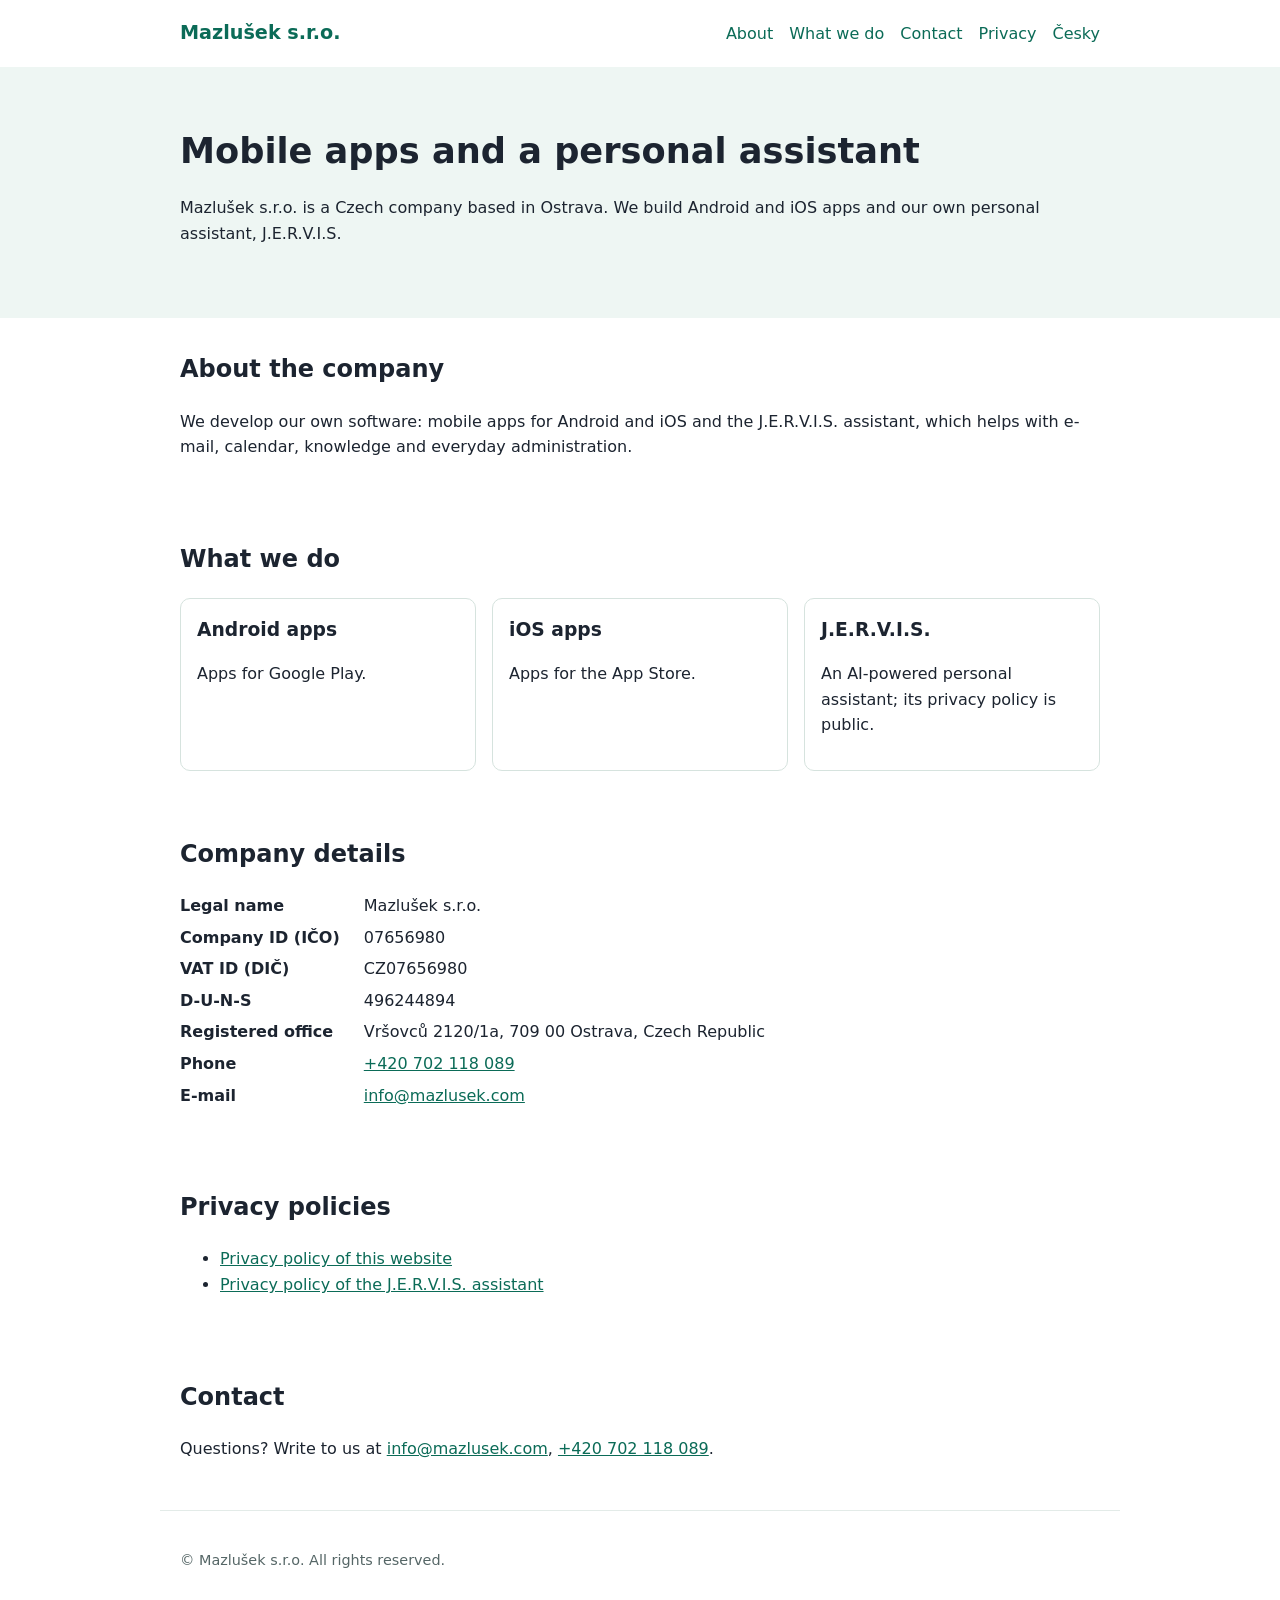
==== en/index.html @ 47f83947 "feat(web): official company website mazlusek.com" ====
<!DOCTYPE html>
<html lang="en"><head><meta charset="utf-8"><meta name="viewport" content="width=device-width,initial-scale=1">
<title>Mazlušek s.r.o. – Android and iOS apps</title><meta name="description" content="Mazlušek s.r.o. is a Czech company developing mobile apps for Android and iOS and the J.E.R.V.I.S. personal assistant.">
<link rel="canonical" href="https://mazlusek.com/en/"><link rel="alternate" hreflang="cs" href="https://mazlusek.com/">
<link rel="stylesheet" href="/style.css"></head><body>
<header><a class="logo" href="/en/">Mazlušek s.r.o.</a><nav>
<a href="/en/#about">About</a><a href="/en/#do">What we do</a><a href="/en/#contact">Contact</a><a href="/en/privacy/">Privacy</a><a href="/" hreflang="cs">Česky</a></nav></header>
<div class="hero"><div class="in"><h1>Mobile apps and a personal assistant</h1><p>Mazlušek s.r.o. is a Czech company based in Ostrava. We build Android and iOS apps and our own personal assistant, J.E.R.V.I.S.</p></div></div>
<main><section id="about"><h2>About the company</h2><p>We develop our own software: mobile apps for Android and iOS and the J.E.R.V.I.S. assistant, which helps with e-mail, calendar, knowledge and everyday administration.</p></section>
<section id="do"><h2>What we do</h2><div class="cards"><div class="card"><h3>Android apps</h3><p>Apps for Google Play.</p></div><div class="card"><h3>iOS apps</h3><p>Apps for the App Store.</p></div><div class="card"><h3>J.E.R.V.I.S.</h3><p>An AI-powered personal assistant; its privacy policy is public.</p></div></div></section>
<section id="identity"><h2>Company details</h2><dl><dt>Legal name</dt><dd>Mazlušek s.r.o.</dd><dt>Company ID (IČO)</dt><dd>07656980</dd><dt>VAT ID (DIČ)</dt><dd>CZ07656980</dd><dt>D-U-N-S</dt><dd>496244894</dd><dt>Registered office</dt><dd>Vršovců 2120/1a, 709 00 Ostrava, Czech Republic</dd><dt>Phone</dt><dd><a href="tel:+420702118089">+420 702 118 089</a></dd><dt>E-mail</dt><dd><a href="mailto:info@mazlusek.com">info@mazlusek.com</a></dd></dl></section>
<section id="privacy"><h2>Privacy policies</h2><ul><li><a href="/en/privacy/">Privacy policy of this website</a></li><li><a href="https://www.damek-soft.eu/jervis/privacy" rel="noopener">Privacy policy of the J.E.R.V.I.S. assistant</a></li></ul></section>
<section id="contact"><h2>Contact</h2><p>Questions? Write to us at <a href="mailto:info@mazlusek.com">info@mazlusek.com</a>, <a href="tel:+420702118089">+420 702 118 089</a>.</p></section></main><footer><p>© Mazlušek s.r.o. All rights reserved.</p></footer></body></html>
---- style.css ----
*{box-sizing:border-box}body{margin:0;font:16px/1.6 system-ui,-apple-system,Segoe UI,Roboto,sans-serif;color:#1c2430;background:#fff}
a{color:#0b6b57}header,main,footer{max-width:960px;margin:0 auto;padding:0 20px}
header{display:flex;flex-wrap:wrap;gap:12px;align-items:center;justify-content:space-between;padding-top:18px;padding-bottom:18px}
.logo{font-weight:700;font-size:1.2rem;text-decoration:none;color:#0b6b57}nav a{margin-left:16px;text-decoration:none}
.hero{background:#eef6f3;padding:56px 0}.hero .in{max-width:960px;margin:0 auto;padding:0 20px}h1{font-size:2.2rem;margin:0 0 12px}
section{padding:32px 0}h2{margin-top:0}.cards{display:grid;grid-template-columns:repeat(auto-fit,minmax(220px,1fr));gap:16px}
.card{border:1px solid #d6e3de;border-radius:10px;padding:16px}.card h3{margin:0 0 6px}
dl{display:grid;grid-template-columns:max-content 1fr;gap:6px 24px}dt{font-weight:600}dd{margin:0}
footer{padding-top:24px;padding-bottom:40px;color:#566;border-top:1px solid #e3ebe8;font-size:.9rem}
@media(max-width:600px){h1{font-size:1.7rem}dl{grid-template-columns:1fr}nav a{margin:0 12px 0 0}}
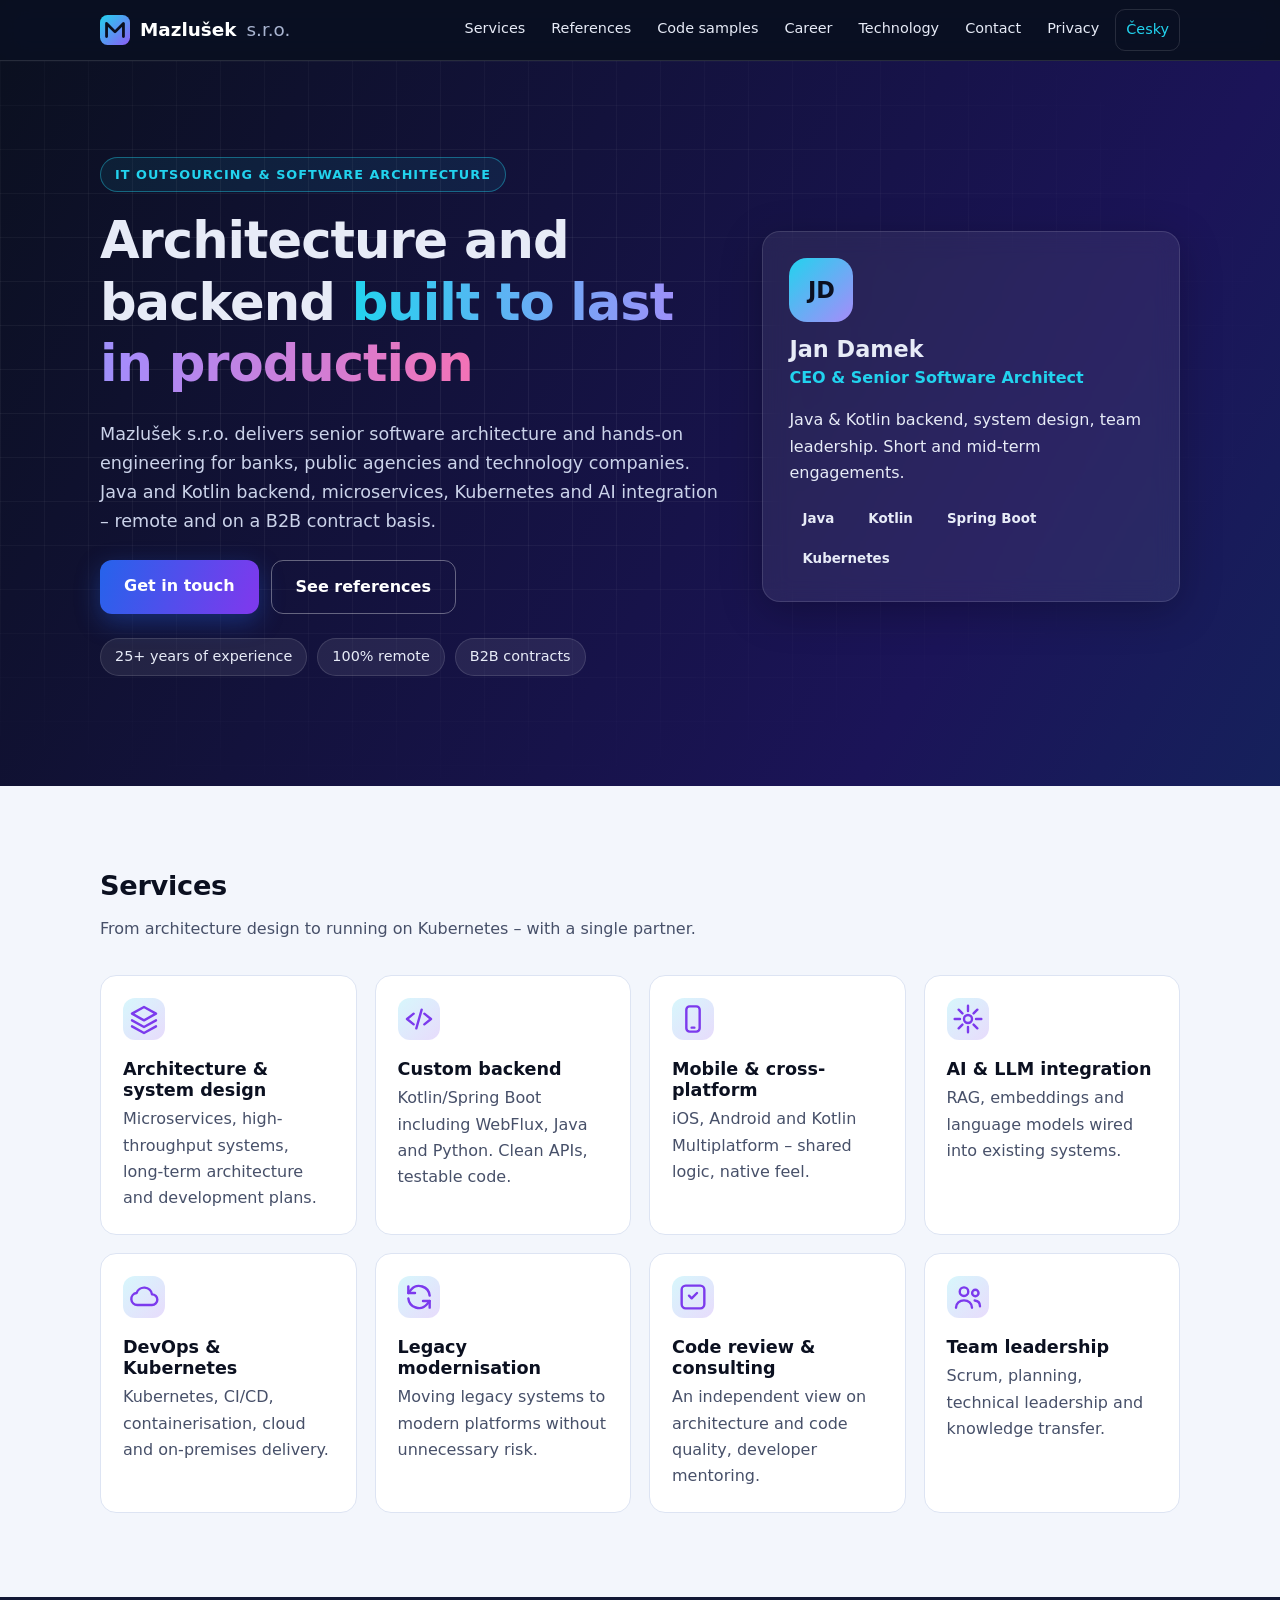
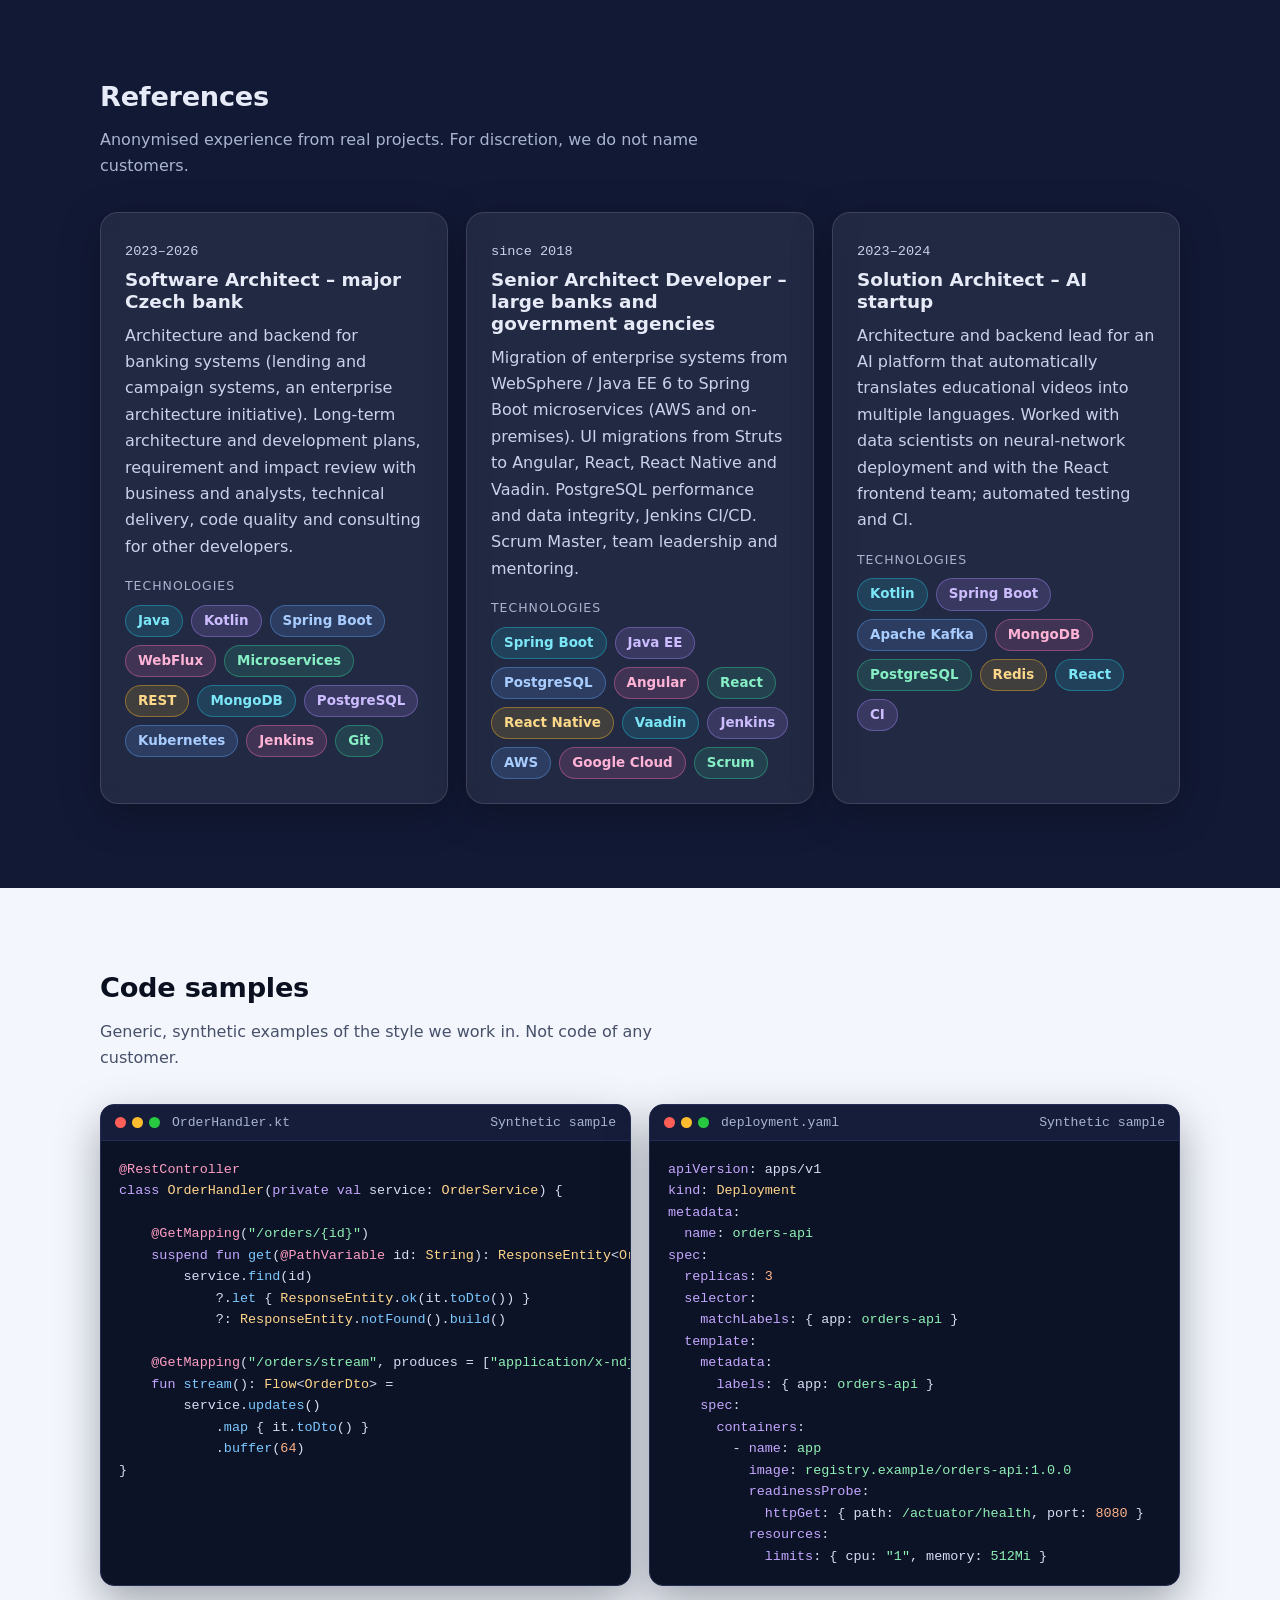
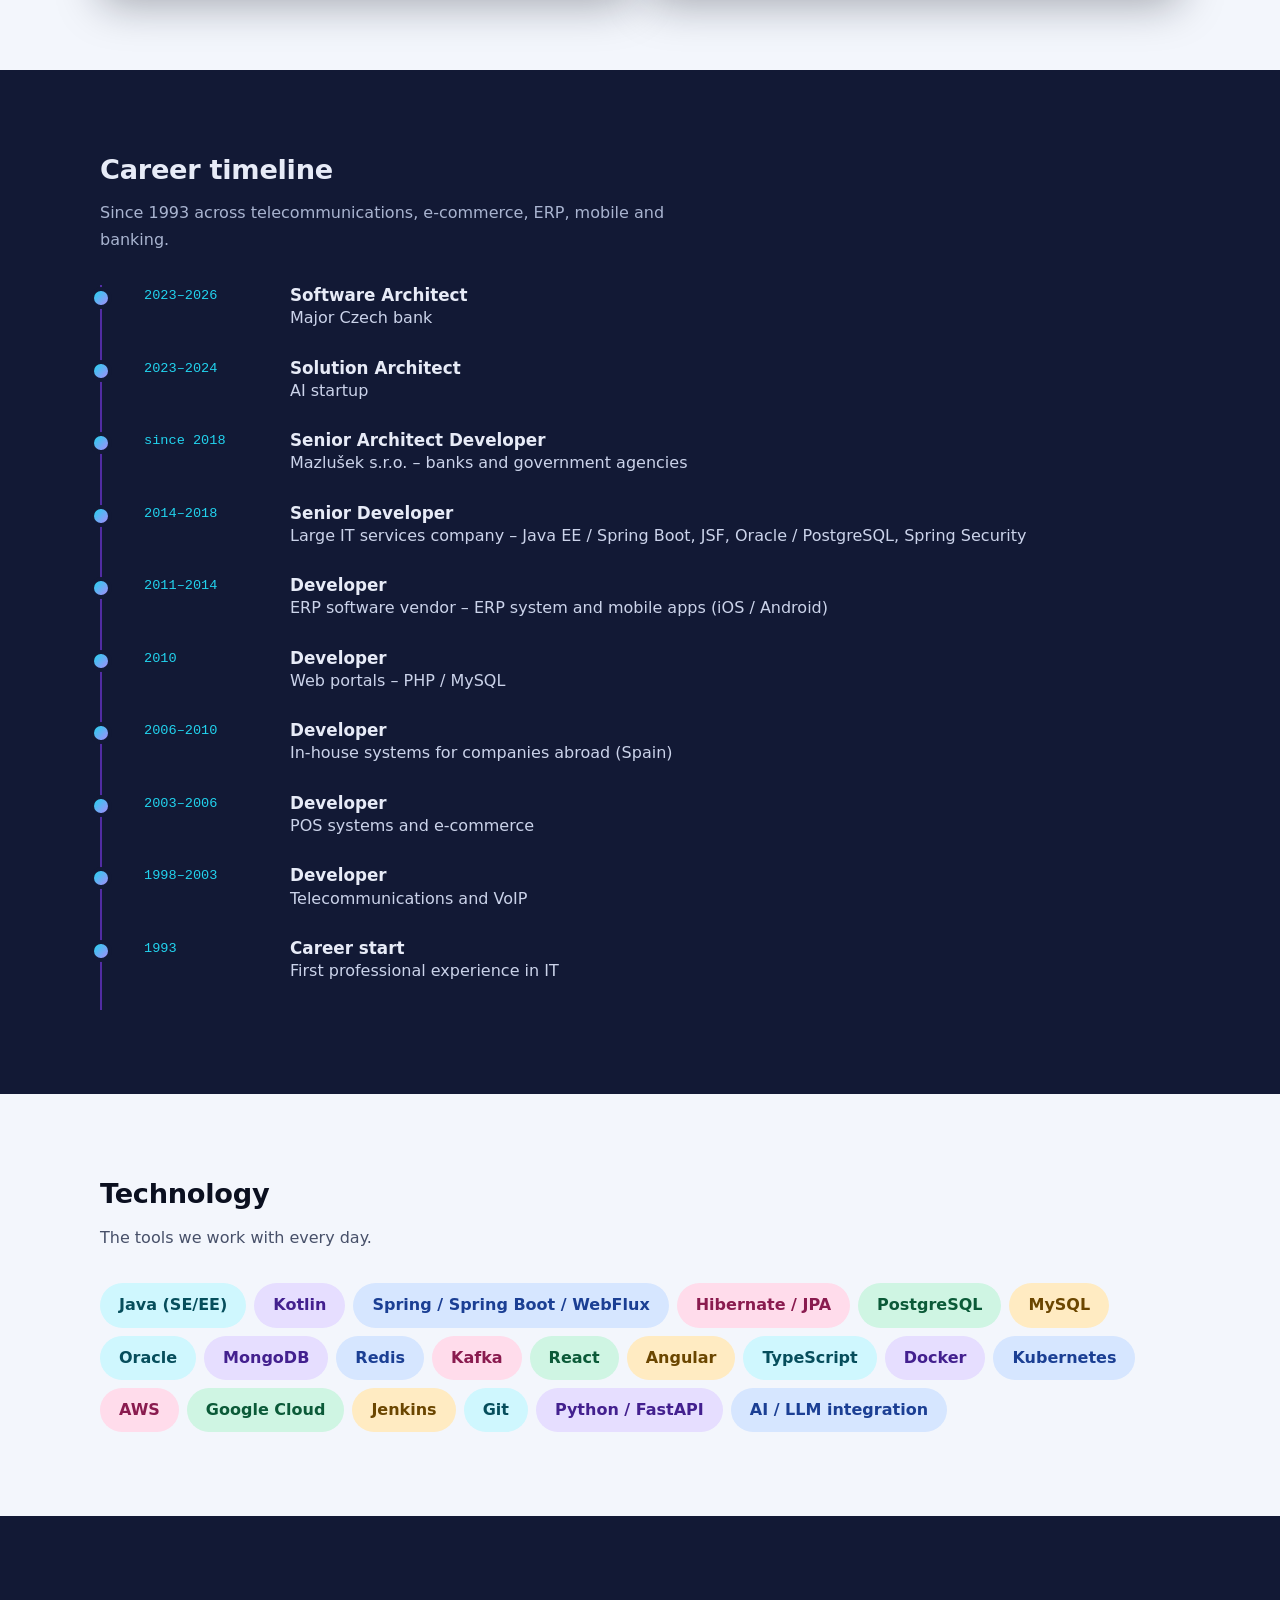
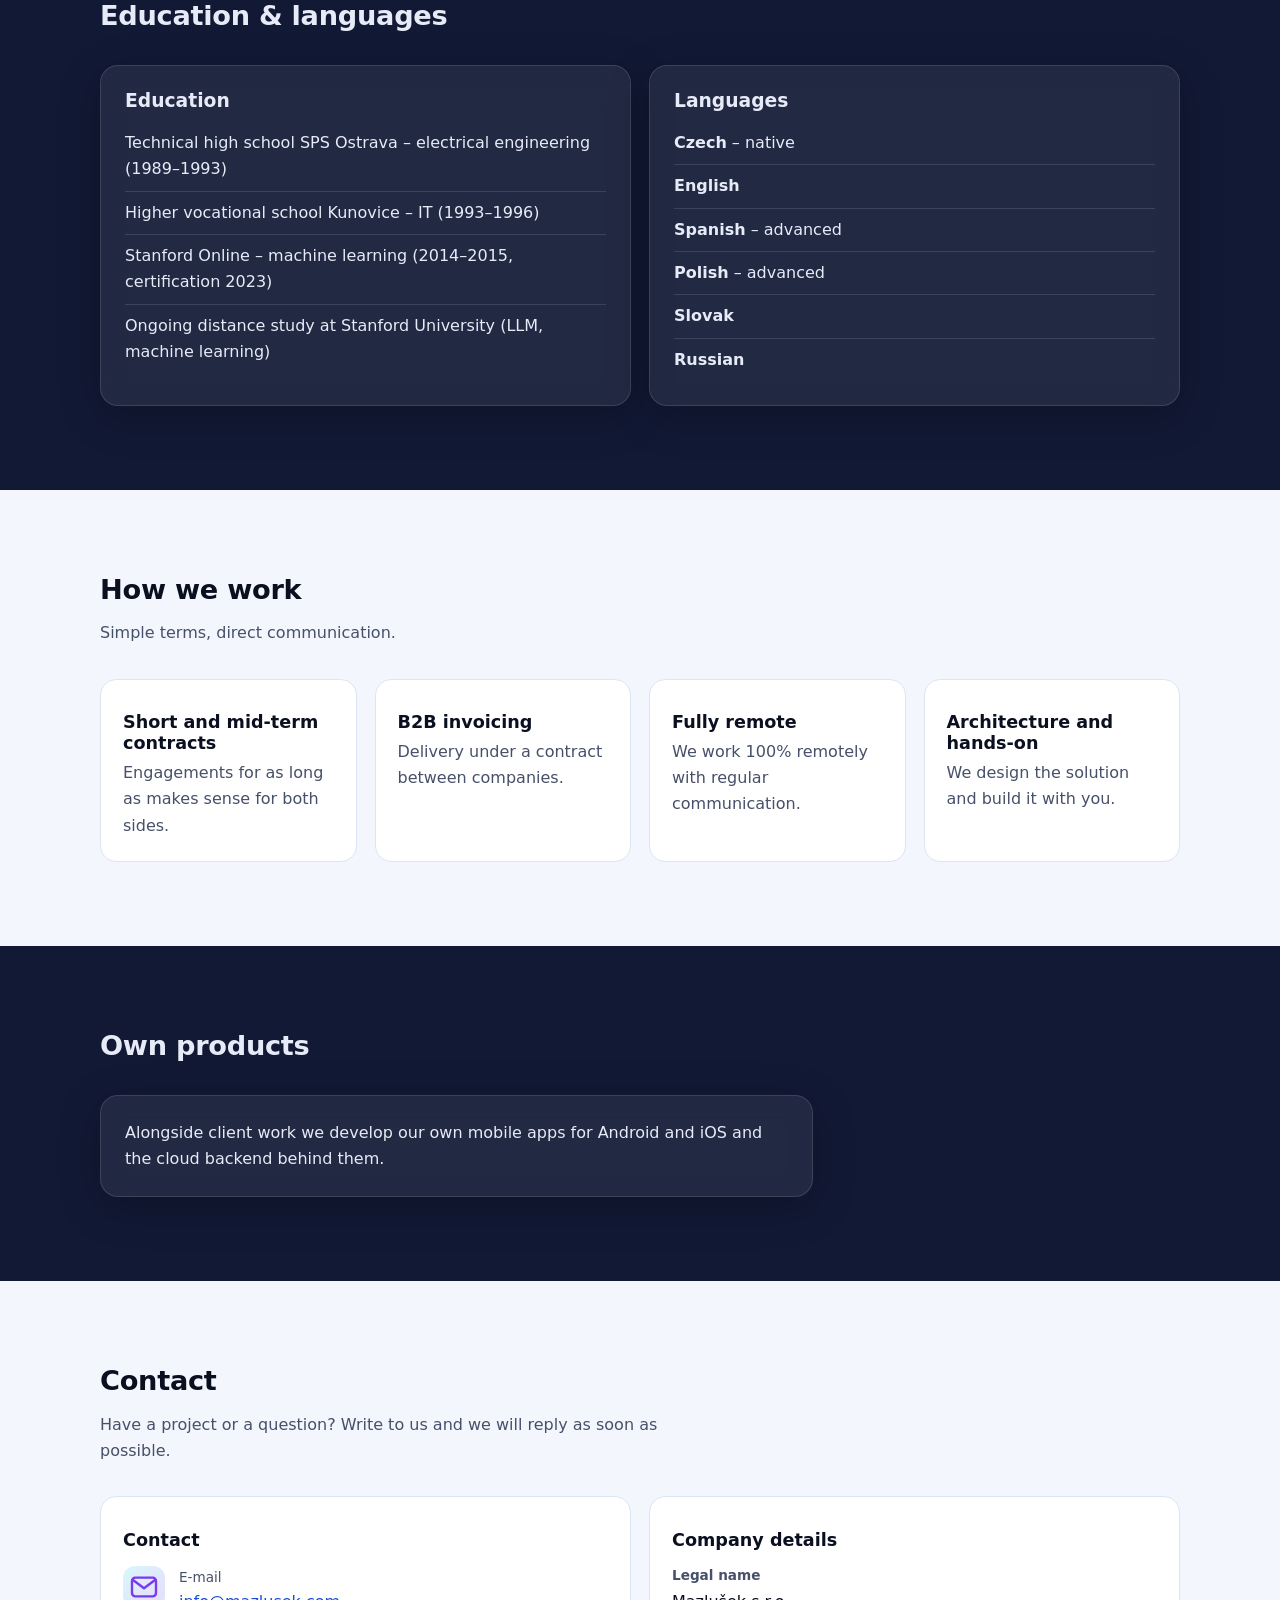
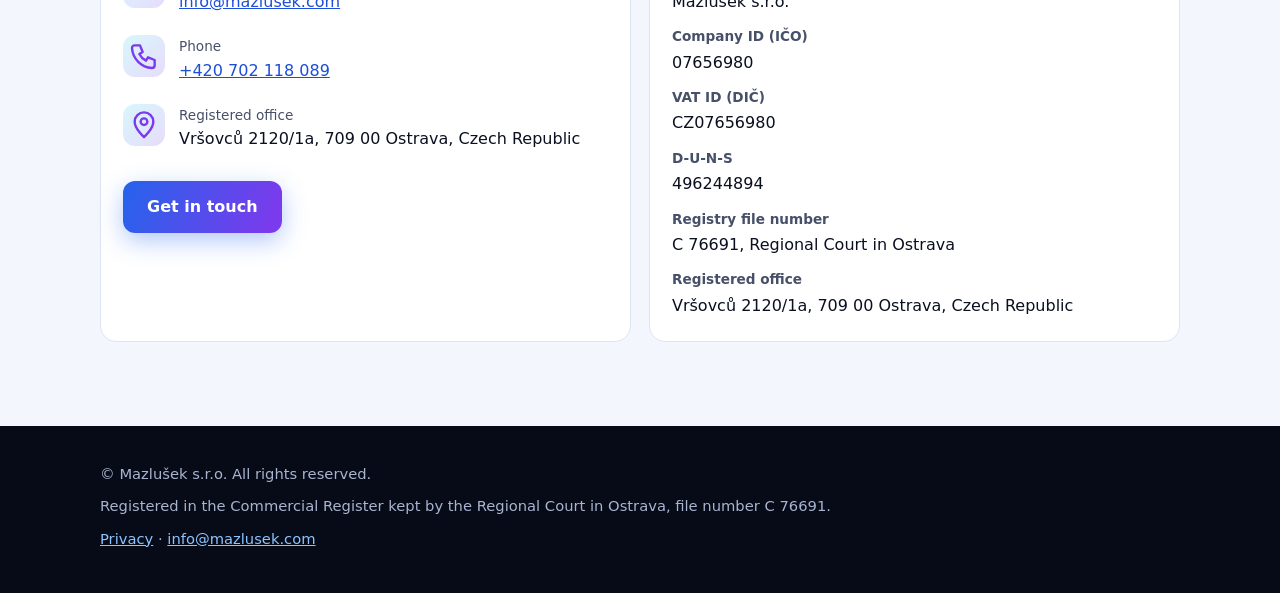
==== commit b4e48d5b: "MAZWEB-2 feat(web): redesigned CS/EN pages with services, anonymous references, code samples and com" ====
--- a/en/index.html
+++ b/en/index.html
@@ -1,13 +1,34 @@
 <!DOCTYPE html>
-<html lang="en"><head><meta charset="utf-8"><meta name="viewport" content="width=device-width,initial-scale=1">
-<title>Mazlušek s.r.o. – Android and iOS apps</title><meta name="description" content="Mazlušek s.r.o. is a Czech company developing mobile apps for Android and iOS and the J.E.R.V.I.S. personal assistant.">
-<link rel="canonical" href="https://mazlusek.com/en/"><link rel="alternate" hreflang="cs" href="https://mazlusek.com/">
-<link rel="stylesheet" href="/style.css"></head><body>
-<header><a class="logo" href="/en/">Mazlušek s.r.o.</a><nav>
-<a href="/en/#about">About</a><a href="/en/#do">What we do</a><a href="/en/#contact">Contact</a><a href="/en/privacy/">Privacy</a><a href="/" hreflang="cs">Česky</a></nav></header>
-<div class="hero"><div class="in"><h1>Mobile apps and a personal assistant</h1><p>Mazlušek s.r.o. is a Czech company based in Ostrava. We build Android and iOS apps and our own personal assistant, J.E.R.V.I.S.</p></div></div>
-<main><section id="about"><h2>About the company</h2><p>We develop our own software: mobile apps for Android and iOS and the J.E.R.V.I.S. assistant, which helps with e-mail, calendar, knowledge and everyday administration.</p></section>
-<section id="do"><h2>What we do</h2><div class="cards"><div class="card"><h3>Android apps</h3><p>Apps for Google Play.</p></div><div class="card"><h3>iOS apps</h3><p>Apps for the App Store.</p></div><div class="card"><h3>J.E.R.V.I.S.</h3><p>An AI-powered personal assistant; its privacy policy is public.</p></div></div></section>
-<section id="identity"><h2>Company details</h2><dl><dt>Legal name</dt><dd>Mazlušek s.r.o.</dd><dt>Company ID (IČO)</dt><dd>07656980</dd><dt>VAT ID (DIČ)</dt><dd>CZ07656980</dd><dt>D-U-N-S</dt><dd>496244894</dd><dt>Registered office</dt><dd>Vršovců 2120/1a, 709 00 Ostrava, Czech Republic</dd><dt>Phone</dt><dd><a href="tel:+420702118089">+420 702 118 089</a></dd><dt>E-mail</dt><dd><a href="mailto:info@mazlusek.com">info@mazlusek.com</a></dd></dl></section>
-<section id="privacy"><h2>Privacy policies</h2><ul><li><a href="/en/privacy/">Privacy policy of this website</a></li><li><a href="https://www.damek-soft.eu/jervis/privacy" rel="noopener">Privacy policy of the J.E.R.V.I.S. assistant</a></li></ul></section>
-<section id="contact"><h2>Contact</h2><p>Questions? Write to us at <a href="mailto:info@mazlusek.com">info@mazlusek.com</a>, <a href="tel:+420702118089">+420 702 118 089</a>.</p></section></main><footer><p>© Mazlušek s.r.o. All rights reserved.</p></footer></body></html>
+<html lang="en"><head><meta charset="utf-8"><meta name="viewport" content="width=device-width,initial-scale=1"><title>Mazlušek s.r.o. – IT outsourcing and software architecture</title><meta name="description" content="Mazlušek s.r.o. – IT outsourcing and software architecture. Java and Kotlin backend, microservices, Kubernetes, AI integration. Remote, B2B contracts."><meta name="robots" content="index,follow"><meta name="theme-color" content="#0B1020"><link rel="canonical" href="https://mazlusek.com/en/"><link rel="alternate" hreflang="cs" href="https://mazlusek.com/"><link rel="alternate" hreflang="en" href="https://mazlusek.com/en/"><link rel="alternate" hreflang="x-default" href="https://mazlusek.com/"><link rel="icon" href="/favicon.svg" type="image/svg+xml"><meta property="og:type" content="website"><meta property="og:site_name" content="Mazlušek s.r.o."><meta property="og:title" content="Mazlušek s.r.o. – IT outsourcing and software architecture"><meta property="og:description" content="Mazlušek s.r.o. – IT outsourcing and software architecture. Java and Kotlin backend, microservices, Kubernetes, AI integration. Remote, B2B contracts."><meta property="og:url" content="https://mazlusek.com/en/"><meta property="og:locale" content="en_US"><meta name="twitter:card" content="summary"><link rel="stylesheet" href="/style.css"><script src="/app.js"></script><script type="application/ld+json">{"@context":"https://schema.org","@type":"Organization","name":"Mazlušek s.r.o.","legalName":"Mazlušek s.r.o.","url":"https://mazlusek.com/en/","description":"IT outsourcing and software architecture","email":"info@mazlusek.com","telephone":"+420702118089","vatID":"CZ07656980","taxID":"07656980","address":{"@type":"PostalAddress","streetAddress":"Vršovců 2120/1a","postalCode":"709 00","addressLocality":"Ostrava","addressCountry":"CZ"},"founder":{"@type":"Person","name":"Jan Damek","jobTitle":"CEO, Senior Software Architect"}}</script></head><body><svg width="0" height="0" style="position:absolute" aria-hidden="true" focusable="false"><symbol id="logo" viewBox="0 0 32 32"><defs><linearGradient id="lg" x1="0" y1="0" x2="1" y2="1"><stop offset="0" stop-color="#22D3EE"/><stop offset="1" stop-color="#8B5CF6"/></linearGradient></defs><rect width="32" height="32" rx="8" fill="url(#lg)"/><path d="M7 23V9l9 9 9-9v14" fill="none" stroke="#0B1020" stroke-width="3" stroke-linecap="round" stroke-linejoin="round"/></symbol></svg><svg width="0" height="0" style="position:absolute" aria-hidden="true" focusable="false"><symbol id="i-arch" fill="none" stroke="currentColor" stroke-width="1.8" stroke-linecap="round" stroke-linejoin="round"><path d="M12 3 3 8l9 5 9-5-9-5Z"/><path d="m3 13 9 5 9-5"/><path d="m3 17.5 9 5 9-5"/></symbol><symbol id="i-code" fill="none" stroke="currentColor" stroke-width="1.8" stroke-linecap="round" stroke-linejoin="round"><path d="m8 8-5 4 5 4"/><path d="m16 8 5 4-5 4"/><path d="m14 5-4 14"/></symbol><symbol id="i-mobile" fill="none" stroke="currentColor" stroke-width="1.8" stroke-linecap="round" stroke-linejoin="round"><rect x="7" y="2.5" width="10" height="19" rx="2.5"/><path d="M11 18.5h2"/></symbol><symbol id="i-ai" fill="none" stroke="currentColor" stroke-width="1.8" stroke-linecap="round" stroke-linejoin="round"><circle cx="12" cy="12" r="3"/><path d="M12 2v4M12 18v4M2 12h4M18 12h4M5 5l2.8 2.8M16.2 16.2 19 19M19 5l-2.8 2.8M7.8 16.2 5 19"/></symbol><symbol id="i-cloud" fill="none" stroke="currentColor" stroke-width="1.8" stroke-linecap="round" stroke-linejoin="round"><path d="M7 18a4.5 4.5 0 0 1-.6-8.96A6 6 0 0 1 18 10a4 4 0 0 1 0 8H7Z"/></symbol><symbol id="i-refresh" fill="none" stroke="currentColor" stroke-width="1.8" stroke-linecap="round" stroke-linejoin="round"><path d="M20 11a8 8 0 0 0-14-4.5L4 9"/><path d="M4 4v5h5"/><path d="M4 13a8 8 0 0 0 14 4.5L20 15"/><path d="M20 20v-5h-5"/></symbol><symbol id="i-review" fill="none" stroke="currentColor" stroke-width="1.8" stroke-linecap="round" stroke-linejoin="round"><path d="M9 11l2 2 4-4"/><rect x="3.5" y="3.5" width="17" height="17" rx="3"/></symbol><symbol id="i-team" fill="none" stroke="currentColor" stroke-width="1.8" stroke-linecap="round" stroke-linejoin="round"><circle cx="9" cy="8" r="3.2"/><path d="M3 20c0-3.3 2.7-5.5 6-5.5s6 2.2 6 5.5"/><circle cx="17.5" cy="9" r="2.4"/><path d="M17 14.6c2.4.2 4 1.9 4 4.4"/></symbol><symbol id="i-mail" fill="none" stroke="currentColor" stroke-width="1.8" stroke-linecap="round" stroke-linejoin="round"><rect x="3" y="5" width="18" height="14" rx="2.5"/><path d="m4 7 8 6 8-6"/></symbol><symbol id="i-phone" fill="none" stroke="currentColor" stroke-width="1.8" stroke-linecap="round" stroke-linejoin="round"><path d="M5 4h4l2 5-2.5 1.5a11 11 0 0 0 5 5L15 13l5 2v4a2 2 0 0 1-2 2A16 16 0 0 1 3 6a2 2 0 0 1 2-2Z"/></symbol><symbol id="i-pin" fill="none" stroke="currentColor" stroke-width="1.8" stroke-linecap="round" stroke-linejoin="round"><path d="M12 21s7-6.2 7-11.5A7 7 0 0 0 5 9.5C5 14.8 12 21 12 21Z"/><circle cx="12" cy="9.5" r="2.5"/></symbol><symbol id="i-globe" fill="none" stroke="currentColor" stroke-width="1.8" stroke-linecap="round" stroke-linejoin="round"><circle cx="12" cy="12" r="9"/><path d="M3 12h18M12 3c3 3.2 3 14.8 0 18M12 3c-3 3.2-3 14.8 0 18"/></symbol></svg><a class="skip" href="#main">Skip to content</a><header class="site-header"><div class="wrap bar"><a class="logo" href="/en/"><svg class="logo-mark" viewBox="0 0 32 32" aria-hidden="true"><use href="#logo"/></svg>Mazlušek <span>s.r.o.</span></a><button class="menu-btn" type="button" aria-expanded="false" aria-controls="site-nav">Menu</button><nav id="site-nav" class="site-nav" aria-label="Main"><a href="/en/#services">Services</a><a href="/en/#experience">References</a><a href="/en/#code">Code samples</a><a href="/en/#career">Career</a><a href="/en/#tech">Technology</a><a href="/en/#contact">Contact</a><a href="/en/privacy/">Privacy</a><a class="lang" href="/" hreflang="cs" lang="cs">Česky</a></nav></div></header><main id="main"><section class="hero"><div class="hero-grid" aria-hidden="true"></div><div class="wrap hero-in"><div class="hero-copy"><p class="eyebrow">IT outsourcing &amp; software architecture</p><h1>Architecture and backend <span class="grad">built to last in production</span></h1><p class="lead">Mazlušek s.r.o. delivers senior software architecture and hands-on engineering for banks, public agencies and technology companies. Java and Kotlin backend, microservices, Kubernetes and AI integration – remote and on a B2B contract basis.</p><div class="actions"><a class="btn btn-primary" href="mailto:info@mazlusek.com">Get in touch</a><a class="btn btn-ghost" href="#experience">See references</a></div><ul class="badges"><li>25+ years of experience</li><li>100% remote</li><li>B2B contracts</li></ul></div><aside class="hero-card glass"><div class="avatar" aria-hidden="true">JD</div><h2>Jan Damek</h2><p class="role">CEO &amp; Senior Software Architect</p><p>Java &amp; Kotlin backend, system design, team leadership. Short and mid-term engagements.</p><ul class="pills"><li class="pill c0">Java</li><li class="pill c1">Kotlin</li><li class="pill c2">Spring Boot</li><li class="pill c3">Kubernetes</li></ul></aside></div></section><section id="services" class="sec light"><div class="wrap"><div class="sec-head"><h2>Services</h2><p class="sub">From architecture design to running on Kubernetes – with a single partner.</p></div><div class="grid cards"><article class="card"><svg class="ic" viewBox="0 0 24 24" aria-hidden="true" focusable="false"><use href="#i-arch"/></svg><h3>Architecture &amp; system design</h3><p>Microservices, high-throughput systems, long-term architecture and development plans.</p></article><article class="card"><svg class="ic" viewBox="0 0 24 24" aria-hidden="true" focusable="false"><use href="#i-code"/></svg><h3>Custom backend</h3><p>Kotlin/Spring Boot including WebFlux, Java and Python. Clean APIs, testable code.</p></article><article class="card"><svg class="ic" viewBox="0 0 24 24" aria-hidden="true" focusable="false"><use href="#i-mobile"/></svg><h3>Mobile &amp; cross-platform</h3><p>iOS, Android and Kotlin Multiplatform – shared logic, native feel.</p></article><article class="card"><svg class="ic" viewBox="0 0 24 24" aria-hidden="true" focusable="false"><use href="#i-ai"/></svg><h3>AI &amp; LLM integration</h3><p>RAG, embeddings and language models wired into existing systems.</p></article><article class="card"><svg class="ic" viewBox="0 0 24 24" aria-hidden="true" focusable="false"><use href="#i-cloud"/></svg><h3>DevOps &amp; Kubernetes</h3><p>Kubernetes, CI/CD, containerisation, cloud and on-premises delivery.</p></article><article class="card"><svg class="ic" viewBox="0 0 24 24" aria-hidden="true" focusable="false"><use href="#i-refresh"/></svg><h3>Legacy modernisation</h3><p>Moving legacy systems to modern platforms without unnecessary risk.</p></article><article class="card"><svg class="ic" viewBox="0 0 24 24" aria-hidden="true" focusable="false"><use href="#i-review"/></svg><h3>Code review &amp; consulting</h3><p>An independent view on architecture and code quality, developer mentoring.</p></article><article class="card"><svg class="ic" viewBox="0 0 24 24" aria-hidden="true" focusable="false"><use href="#i-team"/></svg><h3>Team leadership</h3><p>Scrum, planning, technical leadership and knowledge transfer.</p></article></div></div></section><section id="experience" class="sec dark"><div class="wrap"><div class="sec-head"><h2>References</h2><p class="sub">Anonymised experience from real projects. For discretion, we do not name customers.</p></div><div class="grid refs"><article class="ref glass"><p class="period">2023–2026</p><h3>Software Architect – major Czech bank</h3><p>Architecture and backend for banking systems (lending and campaign systems, an enterprise architecture initiative). Long-term architecture and development plans, requirement and impact review with business and analysts, technical delivery, code quality and consulting for other developers.</p><p class="lbl">Technologies</p><ul class="pills"><li class="pill c0">Java</li><li class="pill c1">Kotlin</li><li class="pill c2">Spring Boot</li><li class="pill c3">WebFlux</li><li class="pill c4">Microservices</li><li class="pill c5">REST</li><li class="pill c0">MongoDB</li><li class="pill c1">PostgreSQL</li><li class="pill c2">Kubernetes</li><li class="pill c3">Jenkins</li><li class="pill c4">Git</li></ul></article><article class="ref glass"><p class="period">since 2018</p><h3>Senior Architect Developer – large banks and government agencies</h3><p>Migration of enterprise systems from WebSphere / Java EE 6 to Spring Boot microservices (AWS and on-premises). UI migrations from Struts to Angular, React, React Native and Vaadin. PostgreSQL performance and data integrity, Jenkins CI/CD. Scrum Master, team leadership and mentoring.</p><p class="lbl">Technologies</p><ul class="pills"><li class="pill c0">Spring Boot</li><li class="pill c1">Java EE</li><li class="pill c2">PostgreSQL</li><li class="pill c3">Angular</li><li class="pill c4">React</li><li class="pill c5">React Native</li><li class="pill c0">Vaadin</li><li class="pill c1">Jenkins</li><li class="pill c2">AWS</li><li class="pill c3">Google Cloud</li><li class="pill c4">Scrum</li></ul></article><article class="ref glass"><p class="period">2023–2024</p><h3>Solution Architect – AI startup</h3><p>Architecture and backend lead for an AI platform that automatically translates educational videos into multiple languages. Worked with data scientists on neural-network deployment and with the React frontend team; automated testing and CI.</p><p class="lbl">Technologies</p><ul class="pills"><li class="pill c0">Kotlin</li><li class="pill c1">Spring Boot</li><li class="pill c2">Apache Kafka</li><li class="pill c3">MongoDB</li><li class="pill c4">PostgreSQL</li><li class="pill c5">Redis</li><li class="pill c0">React</li><li class="pill c1">CI</li></ul></article></div></div></section><section id="code" class="sec light"><div class="wrap"><div class="sec-head"><h2>Code samples</h2><p class="sub">Generic, synthetic examples of the style we work in. Not code of any customer.</p></div><div class="grid code"><figure class="editor"><figcaption><span class="dots" aria-hidden="true"><i></i><i></i><i></i></span><span class="fname">OrderHandler.kt</span><span class="note">Synthetic sample</span></figcaption><pre><code><span class="a">@RestController</span>
+<span class="k">class</span> <span class="t">OrderHandler</span>(<span class="k">private val</span> service: <span class="t">OrderService</span>) {
+
+    <span class="a">@GetMapping</span>(<span class="s">"/orders/{id}"</span>)
+    <span class="k">suspend fun</span> <span class="f">get</span>(<span class="a">@PathVariable</span> id: <span class="t">String</span>): <span class="t">ResponseEntity</span>&lt;<span class="t">OrderDto</span>&gt; =
+        service.<span class="f">find</span>(id)
+            ?.<span class="f">let</span> { <span class="t">ResponseEntity</span>.<span class="f">ok</span>(it.<span class="f">toDto</span>()) }
+            ?: <span class="t">ResponseEntity</span>.<span class="f">notFound</span>().<span class="f">build</span>()
+
+    <span class="a">@GetMapping</span>(<span class="s">"/orders/stream"</span>, produces = [<span class="s">"application/x-ndjson"</span>])
+    <span class="k">fun</span> <span class="f">stream</span>(): <span class="t">Flow</span>&lt;<span class="t">OrderDto</span>&gt; =
+        service.<span class="f">updates</span>()
+            .<span class="f">map</span> { it.<span class="f">toDto</span>() }
+            .<span class="f">buffer</span>(<span class="n">64</span>)
+}</code></pre></figure><figure class="editor"><figcaption><span class="dots" aria-hidden="true"><i></i><i></i><i></i></span><span class="fname">deployment.yaml</span><span class="note">Synthetic sample</span></figcaption><pre><code><span class="k">apiVersion</span>: apps/v1
+<span class="k">kind</span>: <span class="t">Deployment</span>
+<span class="k">metadata</span>:
+  <span class="k">name</span>: <span class="s">orders-api</span>
+<span class="k">spec</span>:
+  <span class="k">replicas</span>: <span class="n">3</span>
+  <span class="k">selector</span>:
+    <span class="k">matchLabels</span>: { app: <span class="s">orders-api</span> }
+  <span class="k">template</span>:
+    <span class="k">metadata</span>:
+      <span class="k">labels</span>: { app: <span class="s">orders-api</span> }
+    <span class="k">spec</span>:
+      <span class="k">containers</span>:
+        - <span class="k">name</span>: <span class="s">app</span>
+          <span class="k">image</span>: <span class="s">registry.example/orders-api:1.0.0</span>
+          <span class="k">readinessProbe</span>:
+            <span class="k">httpGet</span>: { path: <span class="s">/actuator/health</span>, port: <span class="n">8080</span> }
+          <span class="k">resources</span>:
+            <span class="k">limits</span>: { cpu: <span class="s">"1"</span>, memory: <span class="s">512Mi</span> }</code></pre></figure></div></div></section><section id="career" class="sec dark"><div class="wrap"><div class="sec-head"><h2>Career timeline</h2><p class="sub">Since 1993 across telecommunications, e-commerce, ERP, mobile and banking.</p></div><ol class="timeline"><li><span class="when">2023–2026</span><div><h3>Software Architect</h3><p>Major Czech bank</p></div></li><li><span class="when">2023–2024</span><div><h3>Solution Architect</h3><p>AI startup</p></div></li><li><span class="when">since 2018</span><div><h3>Senior Architect Developer</h3><p>Mazlušek s.r.o. – banks and government agencies</p></div></li><li><span class="when">2014–2018</span><div><h3>Senior Developer</h3><p>Large IT services company – Java EE / Spring Boot, JSF, Oracle / PostgreSQL, Spring Security</p></div></li><li><span class="when">2011–2014</span><div><h3>Developer</h3><p>ERP software vendor – ERP system and mobile apps (iOS / Android)</p></div></li><li><span class="when">2010</span><div><h3>Developer</h3><p>Web portals – PHP / MySQL</p></div></li><li><span class="when">2006–2010</span><div><h3>Developer</h3><p>In-house systems for companies abroad (Spain)</p></div></li><li><span class="when">2003–2006</span><div><h3>Developer</h3><p>POS systems and e-commerce</p></div></li><li><span class="when">1998–2003</span><div><h3>Developer</h3><p>Telecommunications and VoIP</p></div></li><li><span class="when">1993</span><div><h3>Career start</h3><p>First professional experience in IT</p></div></li></ol></div></section><section id="tech" class="sec light"><div class="wrap"><div class="sec-head"><h2>Technology</h2><p class="sub">The tools we work with every day.</p></div><ul class="pills big"><li class="pill c0">Java (SE/EE)</li><li class="pill c1">Kotlin</li><li class="pill c2">Spring / Spring Boot / WebFlux</li><li class="pill c3">Hibernate / JPA</li><li class="pill c4">PostgreSQL</li><li class="pill c5">MySQL</li><li class="pill c0">Oracle</li><li class="pill c1">MongoDB</li><li class="pill c2">Redis</li><li class="pill c3">Kafka</li><li class="pill c4">React</li><li class="pill c5">Angular</li><li class="pill c0">TypeScript</li><li class="pill c1">Docker</li><li class="pill c2">Kubernetes</li><li class="pill c3">AWS</li><li class="pill c4">Google Cloud</li><li class="pill c5">Jenkins</li><li class="pill c0">Git</li><li class="pill c1">Python / FastAPI</li><li class="pill c2">AI / LLM integration</li></ul></div></section><section id="education" class="sec dark"><div class="wrap"><div class="sec-head"><h2>Education &amp; languages</h2><p class="sub"></p></div><div class="grid two"><div class="glass pad"><h3>Education</h3><ul class="plain"><li>Technical high school SPS Ostrava – electrical engineering (1989–1993)</li><li>Higher vocational school Kunovice – IT (1993–1996)</li><li>Stanford Online – machine learning (2014–2015, certification 2023)</li><li>Ongoing distance study at Stanford University (LLM, machine learning)</li></ul></div><div class="glass pad"><h3>Languages</h3><ul class="plain"><li><strong>Czech</strong> – native</li><li><strong>English</strong></li><li><strong>Spanish</strong> – advanced</li><li><strong>Polish</strong> – advanced</li><li><strong>Slovak</strong></li><li><strong>Russian</strong></li></ul></div></div></div></section><section id="work" class="sec light"><div class="wrap"><div class="sec-head"><h2>How we work</h2><p class="sub">Simple terms, direct communication.</p></div><div class="grid four"><article class="card"><h3>Short and mid-term contracts</h3><p>Engagements for as long as makes sense for both sides.</p></article><article class="card"><h3>B2B invoicing</h3><p>Delivery under a contract between companies.</p></article><article class="card"><h3>Fully remote</h3><p>We work 100% remotely with regular communication.</p></article><article class="card"><h3>Architecture and hands-on</h3><p>We design the solution and build it with you.</p></article></div></div></section><section id="products" class="sec dark"><div class="wrap"><div class="sec-head"><h2>Own products</h2><p class="sub"></p></div><p class="own glass pad">Alongside client work we develop our own mobile apps for Android and iOS and the cloud backend behind them.</p></div></section><section id="contact" class="sec light"><div class="wrap"><div class="sec-head"><h2>Contact</h2><p class="sub">Have a project or a question? Write to us and we will reply as soon as possible.</p></div><div class="grid two"><div class="card"><h3>Contact</h3><ul class="contact"><li><svg class="ic" viewBox="0 0 24 24" aria-hidden="true" focusable="false"><use href="#i-mail"/></svg><span><span class="muted">E-mail</span><a href="mailto:info@mazlusek.com">info@mazlusek.com</a></span></li><li><svg class="ic" viewBox="0 0 24 24" aria-hidden="true" focusable="false"><use href="#i-phone"/></svg><span><span class="muted">Phone</span><a href="tel:+420702118089">+420 702 118 089</a></span></li><li><svg class="ic" viewBox="0 0 24 24" aria-hidden="true" focusable="false"><use href="#i-pin"/></svg><span><span class="muted">Registered office</span>Vršovců 2120/1a, 709 00 Ostrava, Czech Republic</span></li></ul><a class="btn btn-primary" href="mailto:info@mazlusek.com">Get in touch</a></div><div class="card"><h3>Company details</h3><dl><dt>Legal name</dt><dd>Mazlušek s.r.o.</dd><dt>Company ID (IČO)</dt><dd>07656980</dd><dt>VAT ID (DIČ)</dt><dd>CZ07656980</dd><dt>D-U-N-S</dt><dd>496244894</dd><dt>Registry file number</dt><dd>C 76691, Regional Court in Ostrava</dd><dt>Registered office</dt><dd>Vršovců 2120/1a, 709 00 Ostrava, Czech Republic</dd></dl></div></div></div></section></main><footer class="site-footer"><div class="wrap"><p>© Mazlušek s.r.o. All rights reserved.</p><p class="muted">Registered in the Commercial Register kept by the Regional Court in Ostrava, file number C 76691.</p><p><a href="/en/privacy/">Privacy</a> · <a href="mailto:info@mazlusek.com">info@mazlusek.com</a></p></div></footer></body></html>
--- a/style.css
+++ b/style.css
@@ -1,10 +1,150 @@
-*{box-sizing:border-box}body{margin:0;font:16px/1.6 system-ui,-apple-system,Segoe UI,Roboto,sans-serif;color:#1c2430;background:#fff}
-a{color:#0b6b57}header,main,footer{max-width:960px;margin:0 auto;padding:0 20px}
-header{display:flex;flex-wrap:wrap;gap:12px;align-items:center;justify-content:space-between;padding-top:18px;padding-bottom:18px}
-.logo{font-weight:700;font-size:1.2rem;text-decoration:none;color:#0b6b57}nav a{margin-left:16px;text-decoration:none}
-.hero{background:#eef6f3;padding:56px 0}.hero .in{max-width:960px;margin:0 auto;padding:0 20px}h1{font-size:2.2rem;margin:0 0 12px}
-section{padding:32px 0}h2{margin-top:0}.cards{display:grid;grid-template-columns:repeat(auto-fit,minmax(220px,1fr));gap:16px}
-.card{border:1px solid #d6e3de;border-radius:10px;padding:16px}.card h3{margin:0 0 6px}
-dl{display:grid;grid-template-columns:max-content 1fr;gap:6px 24px}dt{font-weight:600}dd{margin:0}
-footer{padding-top:24px;padding-bottom:40px;color:#566;border-top:1px solid #e3ebe8;font-size:.9rem}
-@media(max-width:600px){h1{font-size:1.7rem}dl{grid-template-columns:1fr}nav a{margin:0 12px 0 0}}+:root{--bg:#0B1020;--bg2:#121935;--ink:#E7EBF7;--mute:#A9B4D0;--lbg:#F3F6FC;--link:#1D4ED8;--lmute:#475069;--cyan:#22D3EE;--blue:#2563EB;--violet:#7C3AED;--line:rgba(255,255,255,.12);--font:system-ui,-apple-system,"Segoe UI",Roboto,"Helvetica Neue",Arial,sans-serif;--mono:ui-monospace,SFMono-Regular,Menlo,Consolas,monospace}
+*,*::before,*::after{box-sizing:border-box}
+html{scroll-behavior:smooth;scroll-padding-top:72px;-webkit-text-size-adjust:100%}
+body{margin:0;font:16px/1.65 var(--font);color:var(--ink);background:var(--bg)}
+img,svg{max-width:100%}
+a{color:inherit}
+h1,h2,h3{line-height:1.2;margin:0 0 .5em}
+p{margin:0 0 1em}
+.wrap{width:100%;max-width:1120px;margin:0 auto;padding:0 20px}
+.muted{color:var(--mute)}
+.skip{position:absolute;left:-999px;top:8px;background:#fff;color:#000;padding:8px 12px;border-radius:6px;z-index:100}
+.skip:focus{left:8px}
+:focus-visible{outline:3px solid var(--cyan);outline-offset:2px}
+.ic{width:28px;height:28px;flex:none}
+
+.site-header{position:sticky;top:0;z-index:50;background:rgba(11,16,32,.72);-webkit-backdrop-filter:saturate(160%) blur(14px);backdrop-filter:saturate(160%) blur(14px);border-bottom:1px solid var(--line)}
+.bar{display:flex;align-items:center;justify-content:space-between;gap:12px;min-height:60px;flex-wrap:wrap}
+.logo{display:flex;align-items:center;gap:10px;font-weight:800;font-size:1.15rem;text-decoration:none;color:#fff}
+.logo span{font-weight:500;color:var(--mute)}
+.logo-mark{width:30px;height:30px}
+.menu-btn{display:none;background:transparent;color:#fff;border:1px solid var(--line);border-radius:10px;padding:8px 14px;font:inherit;cursor:pointer}
+.site-nav{display:flex;flex-wrap:wrap;gap:4px 6px;width:100%;padding-bottom:10px}
+.site-nav a{text-decoration:none;color:var(--ink);padding:8px 12px;border-radius:10px;font-size:.95rem}
+.site-nav a:hover{background:rgba(255,255,255,.08)}
+.site-nav .lang{border:1px solid var(--line);color:var(--cyan)}
+.js .menu-btn{display:inline-block}
+.js .site-nav{display:none;flex-direction:column;padding-bottom:14px}
+.js .site-nav.open{display:flex}
+
+.btn{display:inline-block;text-decoration:none;font-weight:700;padding:13px 24px;border-radius:12px;transition:transform .2s,box-shadow .2s,background-position .4s}
+.btn-primary{color:#fff;background:linear-gradient(110deg,var(--blue),var(--violet),var(--blue));background-size:200% 100%;box-shadow:0 8px 24px rgba(37,99,235,.35)}
+.btn-primary:hover{transform:translateY(-2px);background-position:100% 0;box-shadow:0 12px 30px rgba(124,58,237,.45)}
+.btn-ghost{color:#fff;border:1px solid rgba(255,255,255,.35)}
+.btn-ghost:hover{background:rgba(255,255,255,.1);transform:translateY(-2px)}
+
+.hero{position:relative;overflow:hidden;padding:56px 0 72px;background:linear-gradient(120deg,#0B1020,#1b1458,#0b3a63,#2a1070,#0B1020);background-size:300% 300%;animation:flow 18s ease infinite}
+.hero-grid{position:absolute;inset:0;background-image:linear-gradient(rgba(255,255,255,.06) 1px,transparent 1px),linear-gradient(90deg,rgba(255,255,255,.06) 1px,transparent 1px);background-size:44px 44px;-webkit-mask-image:radial-gradient(ellipse at 30% 40%,#000 20%,transparent 75%);mask-image:radial-gradient(ellipse at 30% 40%,#000 20%,transparent 75%)}
+.hero-in{position:relative;display:grid;gap:36px}
+@keyframes flow{0%,100%{background-position:0 50%}50%{background-position:100% 50%}}
+.eyebrow{display:inline-block;margin-bottom:18px;padding:6px 14px;border-radius:99px;font-size:.8rem;letter-spacing:.08em;text-transform:uppercase;font-weight:700;color:var(--cyan);border:1px solid rgba(34,211,238,.4);background:rgba(34,211,238,.08)}
+h1{font-size:2.1rem;font-weight:800;letter-spacing:-.02em}
+.grad{background:linear-gradient(90deg,#22D3EE,#A78BFA,#F472B6);-webkit-background-clip:text;background-clip:text;color:transparent}
+.lead{font-size:1.1rem;color:#CBD3EA;max-width:60ch}
+.actions{display:flex;flex-wrap:wrap;gap:12px;margin:24px 0}
+.badges{list-style:none;display:flex;flex-wrap:wrap;gap:10px;padding:0;margin:0}
+.badges li{padding:6px 14px;border-radius:99px;background:rgba(255,255,255,.08);border:1px solid var(--line);font-size:.9rem}
+.glass{background:rgba(255,255,255,.07);border:1px solid var(--line);border-radius:18px;-webkit-backdrop-filter:blur(12px);backdrop-filter:blur(12px);box-shadow:0 10px 40px rgba(0,0,0,.25)}
+.hero-card{padding:26px;max-width:420px}
+.hero-card h2{font-size:1.4rem;margin-bottom:2px}
+.role{color:var(--cyan);font-weight:600}
+.avatar{width:64px;height:64px;border-radius:18px;display:grid;place-items:center;font-weight:800;font-size:1.4rem;color:#0B1020;background:linear-gradient(135deg,#22D3EE,#A78BFA);margin-bottom:14px}
+
+.sec{padding:64px 0}
+.sec.dark{background:var(--bg);color:var(--ink)}
+.sec.dark:nth-of-type(odd){background:var(--bg2)}
+.sec.light{background:var(--lbg);color:#0B1020}
+.sec.light a{color:var(--link)}
+.sec-head{margin-bottom:32px}
+.sec h2{font-size:1.7rem;font-weight:800;letter-spacing:-.01em}
+.sub{color:var(--mute);max-width:62ch;margin:0}
+.light .sub{color:var(--lmute)}
+.grid{display:grid;gap:18px}
+.card{background:#fff;border:1px solid #DDE4F3;border-radius:16px;padding:22px;transition:transform .25s,box-shadow .25s,border-color .25s}
+.card:hover{transform:translateY(-4px);box-shadow:0 14px 34px rgba(37,99,235,.16);border-color:#9DB4F5}
+.card h3{font-size:1.1rem;margin:.6em 0 .3em}
+.card p{margin:0;color:var(--lmute)}
+.card .ic{color:var(--violet);padding:5px;width:42px;height:42px;border-radius:12px;background:linear-gradient(135deg,rgba(34,211,238,.18),rgba(124,58,237,.18))}
+.ref{padding:24px;transition:transform .25s,border-color .25s}
+.ref:hover{transform:translateY(-4px);border-color:rgba(34,211,238,.5)}
+.period{display:inline-block;font-family:var(--mono);font-size:.85rem;color:var(--cyan);margin-bottom:6px}
+.ref h3{font-size:1.15rem}
+.ref p{color:#CBD3EA}
+.lbl{font-size:.78rem;text-transform:uppercase;letter-spacing:.08em;color:var(--mute)!important;margin:16px 0 8px!important}
+.pills{list-style:none;display:flex;flex-wrap:wrap;gap:8px;padding:0;margin:0}
+.pill{padding:4px 12px;border-radius:99px;font-size:.84rem;font-weight:600;border:1px solid transparent}
+.dark .c0{background:rgba(34,211,238,.14);color:#7BE7F7;border-color:rgba(34,211,238,.35)}
+.dark .c1{background:rgba(167,139,250,.16);color:#CDBDFF;border-color:rgba(167,139,250,.4)}
+.dark .c2{background:rgba(96,165,250,.16);color:#A9CDFF;border-color:rgba(96,165,250,.4)}
+.dark .c3{background:rgba(244,114,182,.14);color:#FFB3D6;border-color:rgba(244,114,182,.4)}
+.dark .c4{background:rgba(52,211,153,.14);color:#86EFC4;border-color:rgba(52,211,153,.4)}
+.dark .c5{background:rgba(251,191,36,.14);color:#FCD888;border-color:rgba(251,191,36,.4)}
+.light .c0{background:#CFF7FE;color:#064E5C}
+.light .c1{background:#E6DEFF;color:#43208F}
+.light .c2{background:#D6E6FF;color:#1B3F94}
+.light .c3{background:#FFDCEB;color:#8A1B4F}
+.light .c4{background:#CFF5E3;color:#0B5A38}
+.light .c5{background:#FFEBC2;color:#6B4600}
+.pills.big .pill{font-size:1rem;padding:8px 18px;transition:transform .2s}
+.pills.big .pill:hover{transform:translateY(-3px) scale(1.04)}
+
+.editor{margin:0;background:#0D1326;border:1px solid #232C52;border-radius:14px;overflow:hidden;box-shadow:0 18px 44px rgba(11,16,32,.35);color:#D6DDF5;min-width:0}
+.editor figcaption{display:flex;align-items:center;gap:12px;padding:10px 14px;background:#151D3B;border-bottom:1px solid #232C52;font:.82rem var(--mono);color:#A9B4D0}
+.dots{display:flex;gap:6px}.dots i{width:11px;height:11px;border-radius:50%;background:#FF5F57}.dots i:nth-child(2){background:#FEBC2E}.dots i:nth-child(3){background:#28C840}
+.note{margin-left:auto;color:#A9B4D0}
+.editor pre{margin:0;padding:18px;overflow-x:auto;font:.84rem/1.6 var(--mono);tab-size:4}
+.editor .k{color:#C4A7FF}.editor .s{color:#8FF0B5}.editor .f{color:#7CC8FF}.editor .t{color:#FFD58A}.editor .n{color:#FFB38A}.editor .a{color:#FF9EC4}
+
+.timeline{list-style:none;margin:0;padding:0 0 0 22px;border-left:2px solid rgba(124,58,237,.6)}
+.timeline li{position:relative;display:grid;gap:2px;padding:0 0 26px 20px}
+.timeline li::before{content:"";position:absolute;left:-30px;top:6px;width:14px;height:14px;border-radius:50%;background:linear-gradient(135deg,#22D3EE,#A78BFA);box-shadow:0 0 0 4px var(--bg)}
+.sec.dark:nth-of-type(odd) .timeline li::before{box-shadow:0 0 0 4px var(--bg2)}
+.when{font-family:var(--mono);font-size:.85rem;color:var(--cyan)}
+.timeline h3{font-size:1.05rem;margin:0}
+.timeline p{margin:0;color:#CBD3EA}
+
+.pad{padding:24px}
+.plain{list-style:none;margin:0;padding:0}
+.plain li{padding:8px 0;border-bottom:1px solid var(--line)}
+.plain li:last-child{border:0}
+.own{max-width:70ch;margin:0}
+.contact{list-style:none;padding:0;margin:0 0 18px}
+.contact li{display:flex;gap:14px;align-items:flex-start;padding:10px 0}
+.contact li span{display:flex;flex-direction:column}
+.contact .muted,.light .muted{color:var(--lmute);font-size:.85rem}
+.light dl{display:grid;gap:2px 16px;margin:0}
+.light dt{font-weight:700;margin-top:8px;font-size:.85rem;color:var(--lmute)}
+.light dd{margin:0}
+
+.page-hero{padding:48px 0 36px;background:linear-gradient(120deg,#0B1020,#1b1458,#0b3a63);background-size:200% 200%;animation:flow 18s ease infinite}
+.page-hero h1{margin:0}
+.prose{max-width:760px}
+.prose h2{font-size:1.25rem;margin-top:1.6em}
+.site-footer{background:#070B17;color:var(--mute);padding:36px 0;font-size:.92rem}
+.site-footer p{margin:0 0 8px}
+.site-footer a{color:#8CC4FF}
+
+@media(min-width:640px){.grid.cards{grid-template-columns:repeat(2,1fr)}.grid.four{grid-template-columns:repeat(2,1fr)}.grid.two{grid-template-columns:repeat(2,1fr)}h1{font-size:2.6rem}.timeline li{grid-template-columns:130px 1fr;gap:16px}}
+@media(min-width:768px){
+ .grid.refs{grid-template-columns:repeat(3,1fr)}
+ .grid.code{grid-template-columns:1fr 1fr}
+ .sec{padding:84px 0}
+}
+@media(min-width:960px){
+ .menu-btn,.js .menu-btn{display:none}
+ .site-nav,.js .site-nav{display:flex;flex-direction:row;width:auto;padding:0}
+ .bar{flex-wrap:nowrap}
+ .site-nav a{padding:8px 10px;font-size:.9rem}
+}
+@media(min-width:1024px){
+ .hero-in{grid-template-columns:1.5fr 1fr;align-items:center}
+ .hero{padding:96px 0 110px}
+ h1{font-size:3.2rem}
+ .grid.cards{grid-template-columns:repeat(4,1fr)}
+ .grid.four{grid-template-columns:repeat(4,1fr)}
+ .hero-card{justify-self:end}
+}
+@media(prefers-reduced-motion:reduce){
+ *,*::before,*::after{animation:none!important;transition:none!important;scroll-behavior:auto!important}
+}
+.sec.light a.btn-primary{color:#fff}
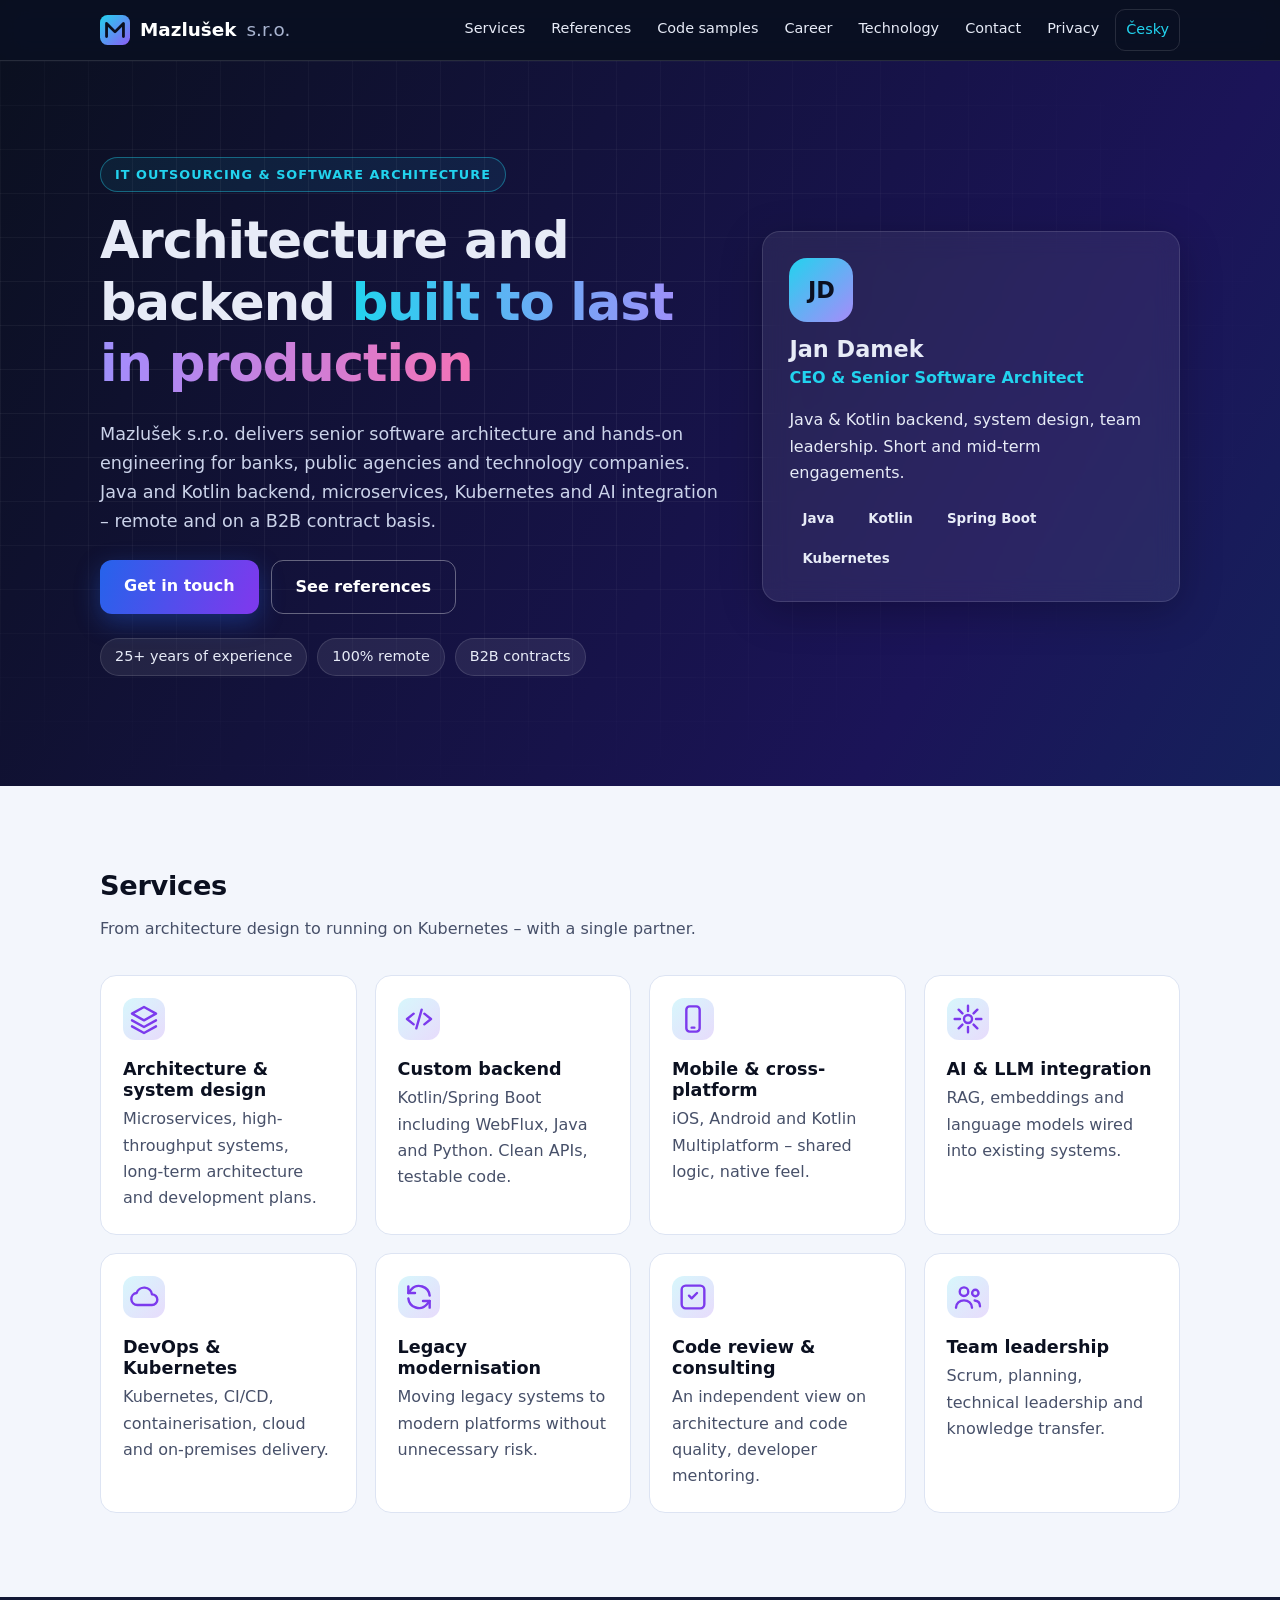
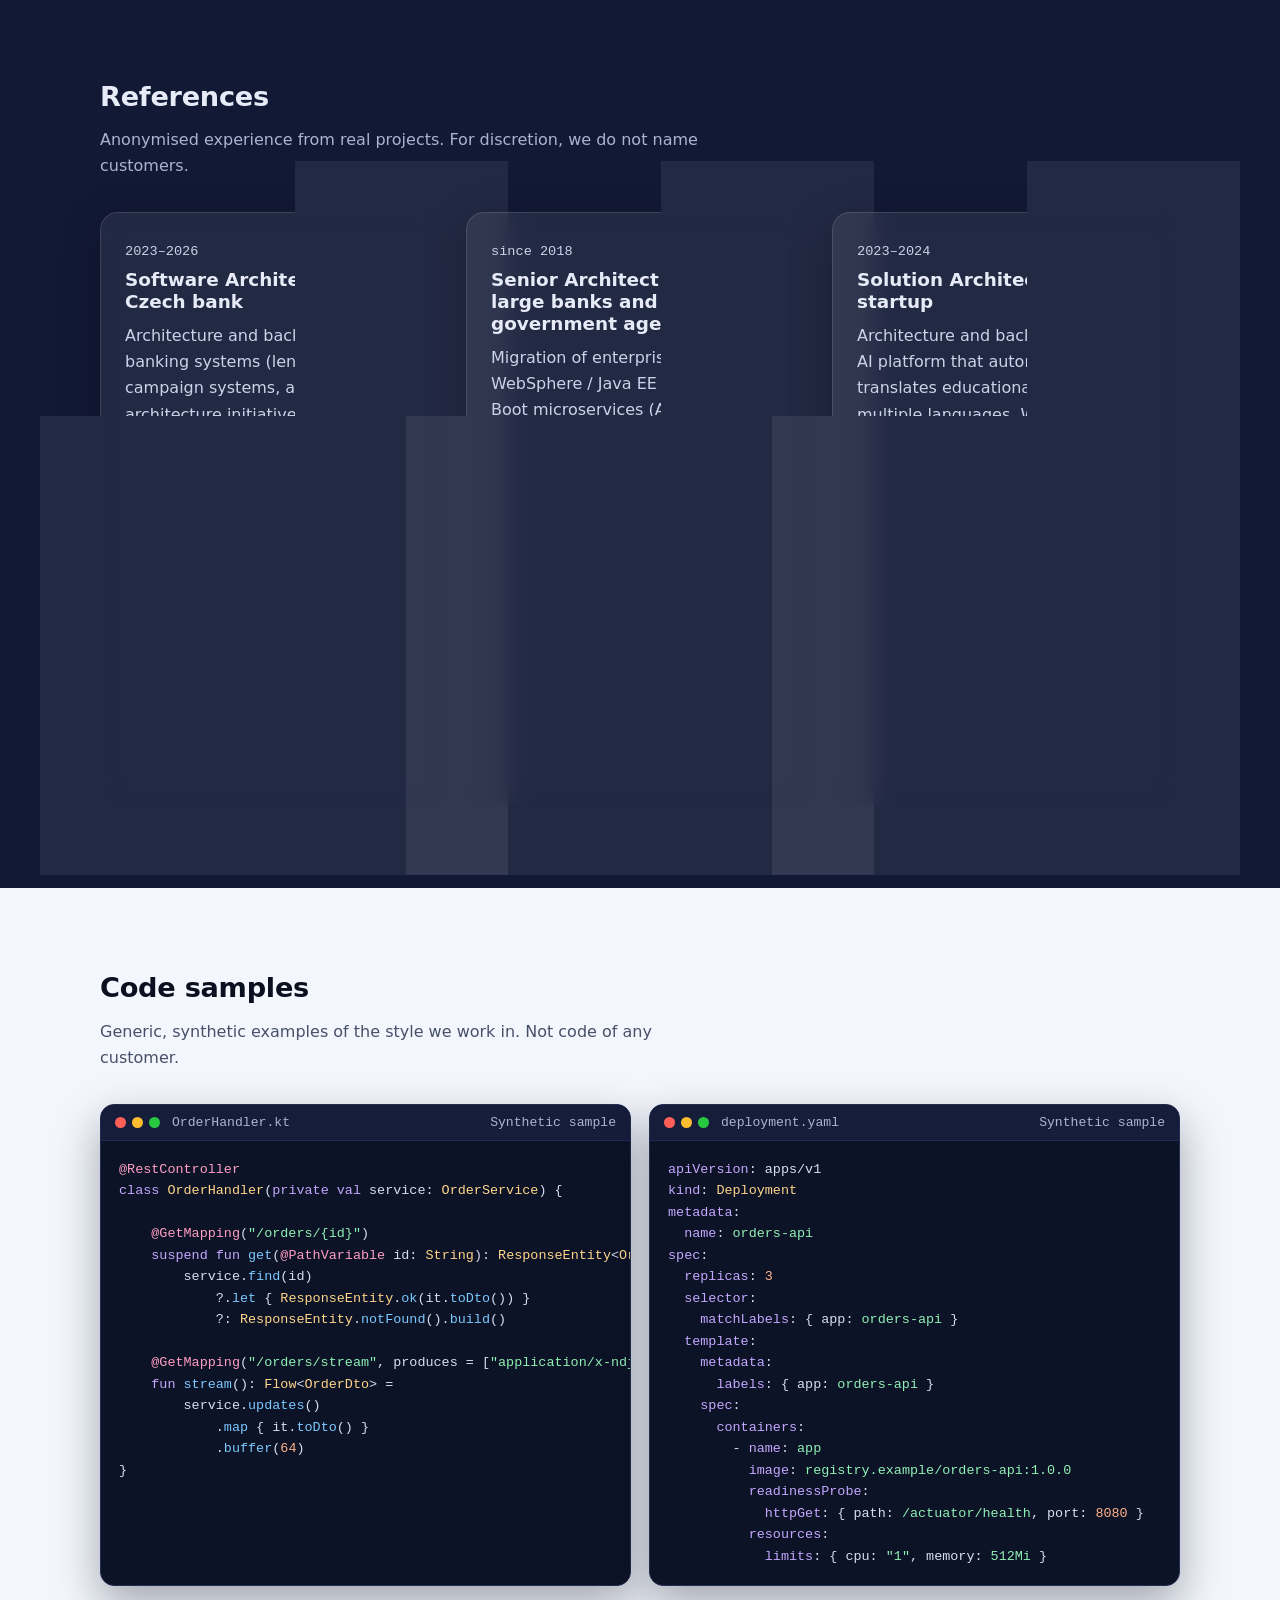
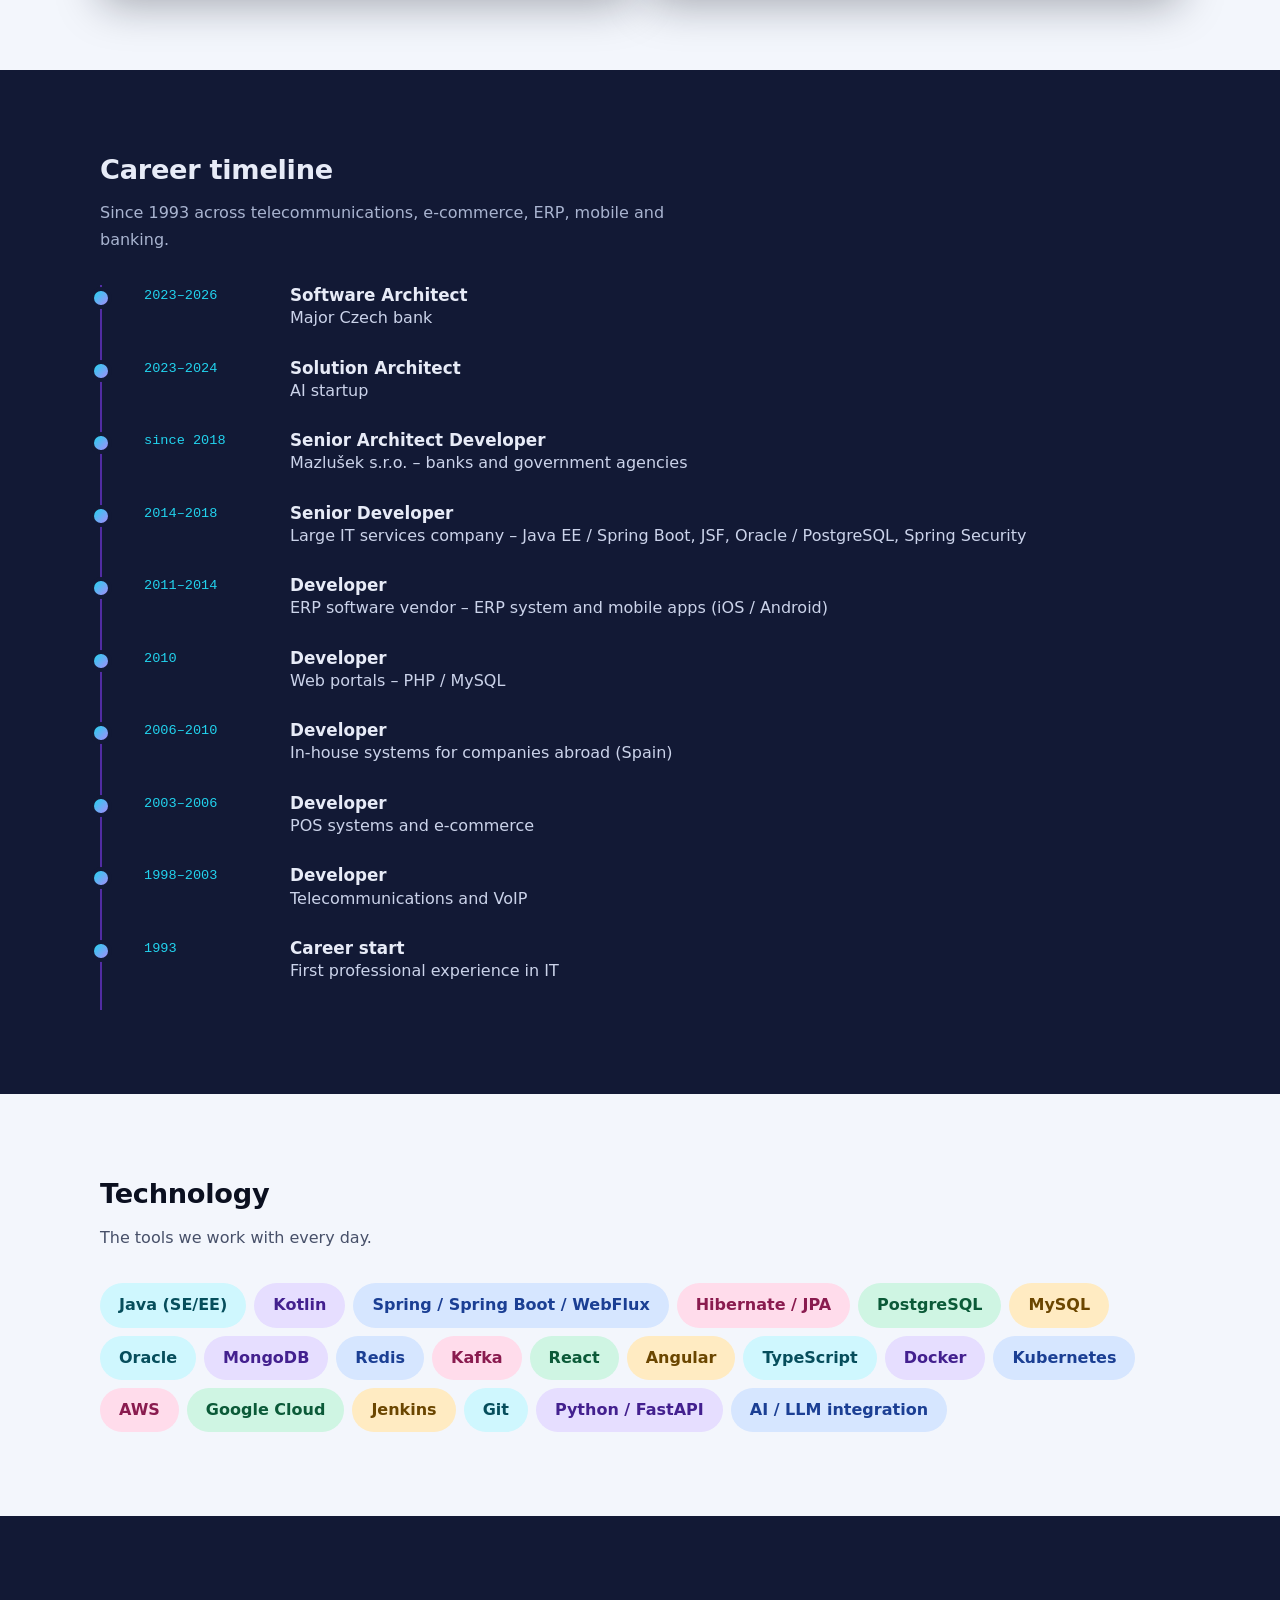
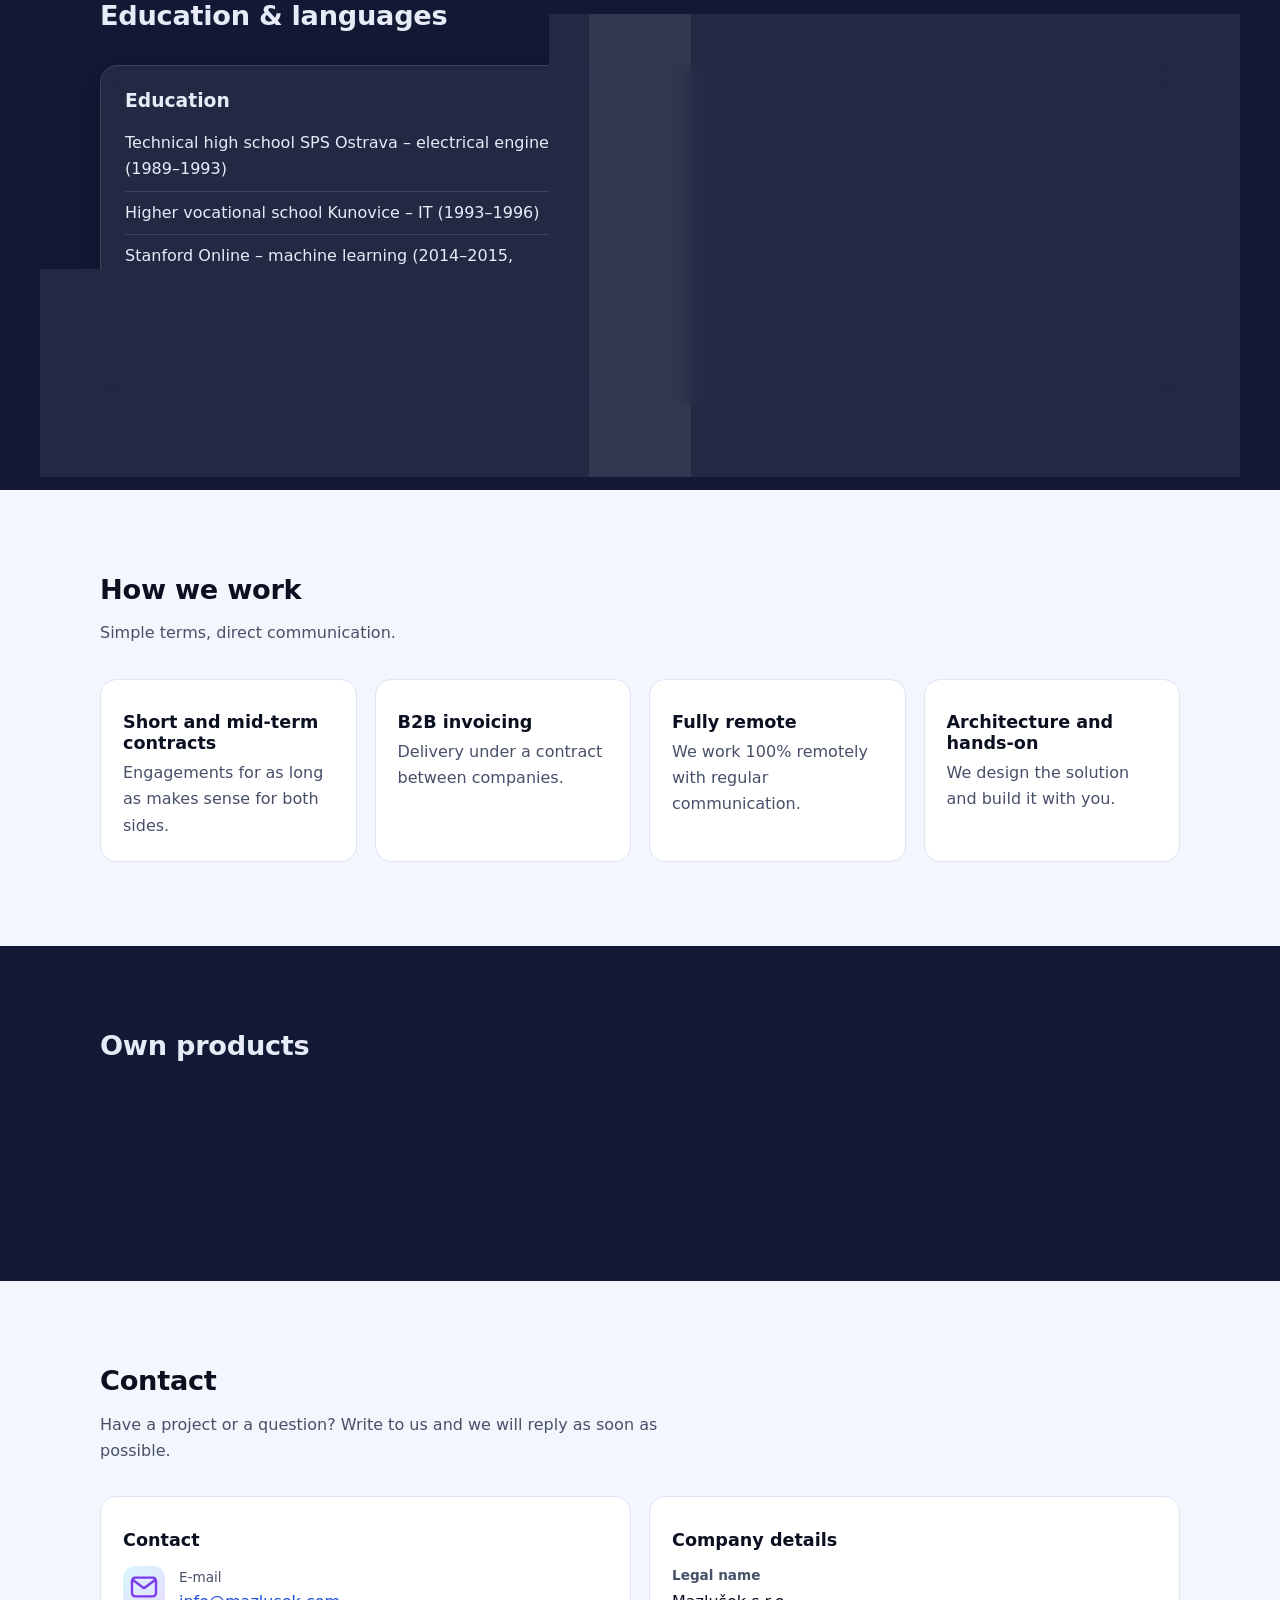
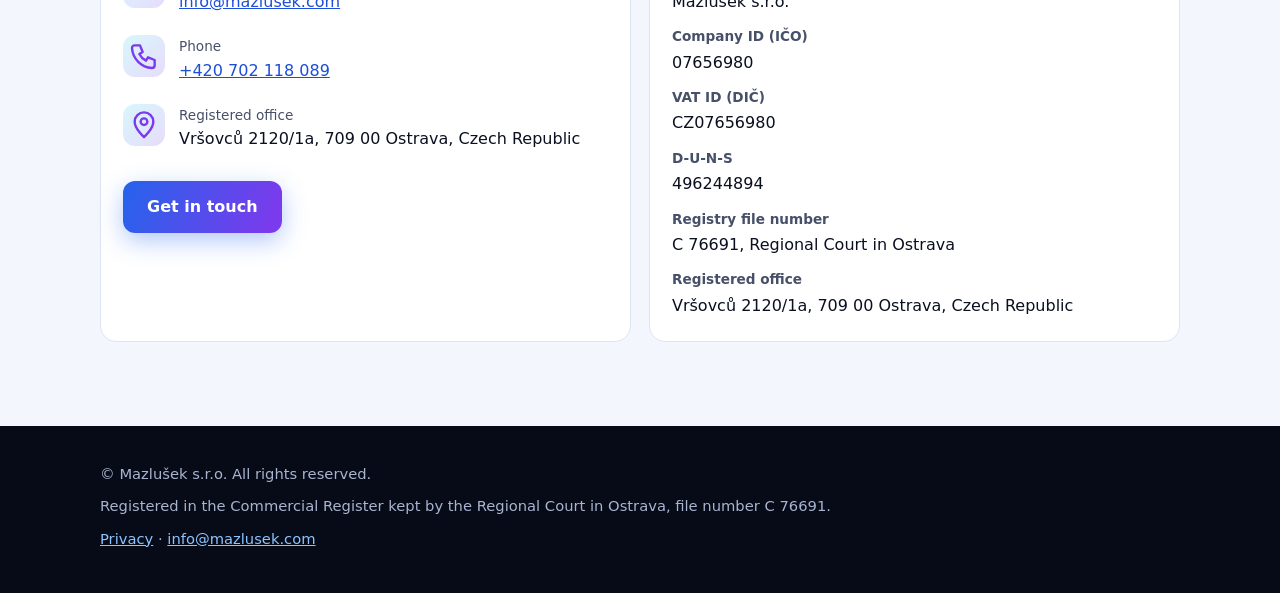
==== commit 1c81468a: "MAZWEB-3 feat(web): add Google Search Console verification meta tag Co-Authored-By: Claude Sonnet 5." ====
--- a/en/index.html
+++ b/en/index.html
@@ -1,5 +1,5 @@
 <!DOCTYPE html>
-<html lang="en"><head><meta charset="utf-8"><meta name="viewport" content="width=device-width,initial-scale=1"><title>Mazlušek s.r.o. – IT outsourcing and software architecture</title><meta name="description" content="Mazlušek s.r.o. – IT outsourcing and software architecture. Java and Kotlin backend, microservices, Kubernetes, AI integration. Remote, B2B contracts."><meta name="robots" content="index,follow"><meta name="theme-color" content="#0B1020"><link rel="canonical" href="https://mazlusek.com/en/"><link rel="alternate" hreflang="cs" href="https://mazlusek.com/"><link rel="alternate" hreflang="en" href="https://mazlusek.com/en/"><link rel="alternate" hreflang="x-default" href="https://mazlusek.com/"><link rel="icon" href="/favicon.svg" type="image/svg+xml"><meta property="og:type" content="website"><meta property="og:site_name" content="Mazlušek s.r.o."><meta property="og:title" content="Mazlušek s.r.o. – IT outsourcing and software architecture"><meta property="og:description" content="Mazlušek s.r.o. – IT outsourcing and software architecture. Java and Kotlin backend, microservices, Kubernetes, AI integration. Remote, B2B contracts."><meta property="og:url" content="https://mazlusek.com/en/"><meta property="og:locale" content="en_US"><meta name="twitter:card" content="summary"><link rel="stylesheet" href="/style.css"><script src="/app.js"></script><script type="application/ld+json">{"@context":"https://schema.org","@type":"Organization","name":"Mazlušek s.r.o.","legalName":"Mazlušek s.r.o.","url":"https://mazlusek.com/en/","description":"IT outsourcing and software architecture","email":"info@mazlusek.com","telephone":"+420702118089","vatID":"CZ07656980","taxID":"07656980","address":{"@type":"PostalAddress","streetAddress":"Vršovců 2120/1a","postalCode":"709 00","addressLocality":"Ostrava","addressCountry":"CZ"},"founder":{"@type":"Person","name":"Jan Damek","jobTitle":"CEO, Senior Software Architect"}}</script></head><body><svg width="0" height="0" style="position:absolute" aria-hidden="true" focusable="false"><symbol id="logo" viewBox="0 0 32 32"><defs><linearGradient id="lg" x1="0" y1="0" x2="1" y2="1"><stop offset="0" stop-color="#22D3EE"/><stop offset="1" stop-color="#8B5CF6"/></linearGradient></defs><rect width="32" height="32" rx="8" fill="url(#lg)"/><path d="M7 23V9l9 9 9-9v14" fill="none" stroke="#0B1020" stroke-width="3" stroke-linecap="round" stroke-linejoin="round"/></symbol></svg><svg width="0" height="0" style="position:absolute" aria-hidden="true" focusable="false"><symbol id="i-arch" fill="none" stroke="currentColor" stroke-width="1.8" stroke-linecap="round" stroke-linejoin="round"><path d="M12 3 3 8l9 5 9-5-9-5Z"/><path d="m3 13 9 5 9-5"/><path d="m3 17.5 9 5 9-5"/></symbol><symbol id="i-code" fill="none" stroke="currentColor" stroke-width="1.8" stroke-linecap="round" stroke-linejoin="round"><path d="m8 8-5 4 5 4"/><path d="m16 8 5 4-5 4"/><path d="m14 5-4 14"/></symbol><symbol id="i-mobile" fill="none" stroke="currentColor" stroke-width="1.8" stroke-linecap="round" stroke-linejoin="round"><rect x="7" y="2.5" width="10" height="19" rx="2.5"/><path d="M11 18.5h2"/></symbol><symbol id="i-ai" fill="none" stroke="currentColor" stroke-width="1.8" stroke-linecap="round" stroke-linejoin="round"><circle cx="12" cy="12" r="3"/><path d="M12 2v4M12 18v4M2 12h4M18 12h4M5 5l2.8 2.8M16.2 16.2 19 19M19 5l-2.8 2.8M7.8 16.2 5 19"/></symbol><symbol id="i-cloud" fill="none" stroke="currentColor" stroke-width="1.8" stroke-linecap="round" stroke-linejoin="round"><path d="M7 18a4.5 4.5 0 0 1-.6-8.96A6 6 0 0 1 18 10a4 4 0 0 1 0 8H7Z"/></symbol><symbol id="i-refresh" fill="none" stroke="currentColor" stroke-width="1.8" stroke-linecap="round" stroke-linejoin="round"><path d="M20 11a8 8 0 0 0-14-4.5L4 9"/><path d="M4 4v5h5"/><path d="M4 13a8 8 0 0 0 14 4.5L20 15"/><path d="M20 20v-5h-5"/></symbol><symbol id="i-review" fill="none" stroke="currentColor" stroke-width="1.8" stroke-linecap="round" stroke-linejoin="round"><path d="M9 11l2 2 4-4"/><rect x="3.5" y="3.5" width="17" height="17" rx="3"/></symbol><symbol id="i-team" fill="none" stroke="currentColor" stroke-width="1.8" stroke-linecap="round" stroke-linejoin="round"><circle cx="9" cy="8" r="3.2"/><path d="M3 20c0-3.3 2.7-5.5 6-5.5s6 2.2 6 5.5"/><circle cx="17.5" cy="9" r="2.4"/><path d="M17 14.6c2.4.2 4 1.9 4 4.4"/></symbol><symbol id="i-mail" fill="none" stroke="currentColor" stroke-width="1.8" stroke-linecap="round" stroke-linejoin="round"><rect x="3" y="5" width="18" height="14" rx="2.5"/><path d="m4 7 8 6 8-6"/></symbol><symbol id="i-phone" fill="none" stroke="currentColor" stroke-width="1.8" stroke-linecap="round" stroke-linejoin="round"><path d="M5 4h4l2 5-2.5 1.5a11 11 0 0 0 5 5L15 13l5 2v4a2 2 0 0 1-2 2A16 16 0 0 1 3 6a2 2 0 0 1 2-2Z"/></symbol><symbol id="i-pin" fill="none" stroke="currentColor" stroke-width="1.8" stroke-linecap="round" stroke-linejoin="round"><path d="M12 21s7-6.2 7-11.5A7 7 0 0 0 5 9.5C5 14.8 12 21 12 21Z"/><circle cx="12" cy="9.5" r="2.5"/></symbol><symbol id="i-globe" fill="none" stroke="currentColor" stroke-width="1.8" stroke-linecap="round" stroke-linejoin="round"><circle cx="12" cy="12" r="9"/><path d="M3 12h18M12 3c3 3.2 3 14.8 0 18M12 3c-3 3.2-3 14.8 0 18"/></symbol></svg><a class="skip" href="#main">Skip to content</a><header class="site-header"><div class="wrap bar"><a class="logo" href="/en/"><svg class="logo-mark" viewBox="0 0 32 32" aria-hidden="true"><use href="#logo"/></svg>Mazlušek <span>s.r.o.</span></a><button class="menu-btn" type="button" aria-expanded="false" aria-controls="site-nav">Menu</button><nav id="site-nav" class="site-nav" aria-label="Main"><a href="/en/#services">Services</a><a href="/en/#experience">References</a><a href="/en/#code">Code samples</a><a href="/en/#career">Career</a><a href="/en/#tech">Technology</a><a href="/en/#contact">Contact</a><a href="/en/privacy/">Privacy</a><a class="lang" href="/" hreflang="cs" lang="cs">Česky</a></nav></div></header><main id="main"><section class="hero"><div class="hero-grid" aria-hidden="true"></div><div class="wrap hero-in"><div class="hero-copy"><p class="eyebrow">IT outsourcing &amp; software architecture</p><h1>Architecture and backend <span class="grad">built to last in production</span></h1><p class="lead">Mazlušek s.r.o. delivers senior software architecture and hands-on engineering for banks, public agencies and technology companies. Java and Kotlin backend, microservices, Kubernetes and AI integration – remote and on a B2B contract basis.</p><div class="actions"><a class="btn btn-primary" href="mailto:info@mazlusek.com">Get in touch</a><a class="btn btn-ghost" href="#experience">See references</a></div><ul class="badges"><li>25+ years of experience</li><li>100% remote</li><li>B2B contracts</li></ul></div><aside class="hero-card glass"><div class="avatar" aria-hidden="true">JD</div><h2>Jan Damek</h2><p class="role">CEO &amp; Senior Software Architect</p><p>Java &amp; Kotlin backend, system design, team leadership. Short and mid-term engagements.</p><ul class="pills"><li class="pill c0">Java</li><li class="pill c1">Kotlin</li><li class="pill c2">Spring Boot</li><li class="pill c3">Kubernetes</li></ul></aside></div></section><section id="services" class="sec light"><div class="wrap"><div class="sec-head"><h2>Services</h2><p class="sub">From architecture design to running on Kubernetes – with a single partner.</p></div><div class="grid cards"><article class="card"><svg class="ic" viewBox="0 0 24 24" aria-hidden="true" focusable="false"><use href="#i-arch"/></svg><h3>Architecture &amp; system design</h3><p>Microservices, high-throughput systems, long-term architecture and development plans.</p></article><article class="card"><svg class="ic" viewBox="0 0 24 24" aria-hidden="true" focusable="false"><use href="#i-code"/></svg><h3>Custom backend</h3><p>Kotlin/Spring Boot including WebFlux, Java and Python. Clean APIs, testable code.</p></article><article class="card"><svg class="ic" viewBox="0 0 24 24" aria-hidden="true" focusable="false"><use href="#i-mobile"/></svg><h3>Mobile &amp; cross-platform</h3><p>iOS, Android and Kotlin Multiplatform – shared logic, native feel.</p></article><article class="card"><svg class="ic" viewBox="0 0 24 24" aria-hidden="true" focusable="false"><use href="#i-ai"/></svg><h3>AI &amp; LLM integration</h3><p>RAG, embeddings and language models wired into existing systems.</p></article><article class="card"><svg class="ic" viewBox="0 0 24 24" aria-hidden="true" focusable="false"><use href="#i-cloud"/></svg><h3>DevOps &amp; Kubernetes</h3><p>Kubernetes, CI/CD, containerisation, cloud and on-premises delivery.</p></article><article class="card"><svg class="ic" viewBox="0 0 24 24" aria-hidden="true" focusable="false"><use href="#i-refresh"/></svg><h3>Legacy modernisation</h3><p>Moving legacy systems to modern platforms without unnecessary risk.</p></article><article class="card"><svg class="ic" viewBox="0 0 24 24" aria-hidden="true" focusable="false"><use href="#i-review"/></svg><h3>Code review &amp; consulting</h3><p>An independent view on architecture and code quality, developer mentoring.</p></article><article class="card"><svg class="ic" viewBox="0 0 24 24" aria-hidden="true" focusable="false"><use href="#i-team"/></svg><h3>Team leadership</h3><p>Scrum, planning, technical leadership and knowledge transfer.</p></article></div></div></section><section id="experience" class="sec dark"><div class="wrap"><div class="sec-head"><h2>References</h2><p class="sub">Anonymised experience from real projects. For discretion, we do not name customers.</p></div><div class="grid refs"><article class="ref glass"><p class="period">2023–2026</p><h3>Software Architect – major Czech bank</h3><p>Architecture and backend for banking systems (lending and campaign systems, an enterprise architecture initiative). Long-term architecture and development plans, requirement and impact review with business and analysts, technical delivery, code quality and consulting for other developers.</p><p class="lbl">Technologies</p><ul class="pills"><li class="pill c0">Java</li><li class="pill c1">Kotlin</li><li class="pill c2">Spring Boot</li><li class="pill c3">WebFlux</li><li class="pill c4">Microservices</li><li class="pill c5">REST</li><li class="pill c0">MongoDB</li><li class="pill c1">PostgreSQL</li><li class="pill c2">Kubernetes</li><li class="pill c3">Jenkins</li><li class="pill c4">Git</li></ul></article><article class="ref glass"><p class="period">since 2018</p><h3>Senior Architect Developer – large banks and government agencies</h3><p>Migration of enterprise systems from WebSphere / Java EE 6 to Spring Boot microservices (AWS and on-premises). UI migrations from Struts to Angular, React, React Native and Vaadin. PostgreSQL performance and data integrity, Jenkins CI/CD. Scrum Master, team leadership and mentoring.</p><p class="lbl">Technologies</p><ul class="pills"><li class="pill c0">Spring Boot</li><li class="pill c1">Java EE</li><li class="pill c2">PostgreSQL</li><li class="pill c3">Angular</li><li class="pill c4">React</li><li class="pill c5">React Native</li><li class="pill c0">Vaadin</li><li class="pill c1">Jenkins</li><li class="pill c2">AWS</li><li class="pill c3">Google Cloud</li><li class="pill c4">Scrum</li></ul></article><article class="ref glass"><p class="period">2023–2024</p><h3>Solution Architect – AI startup</h3><p>Architecture and backend lead for an AI platform that automatically translates educational videos into multiple languages. Worked with data scientists on neural-network deployment and with the React frontend team; automated testing and CI.</p><p class="lbl">Technologies</p><ul class="pills"><li class="pill c0">Kotlin</li><li class="pill c1">Spring Boot</li><li class="pill c2">Apache Kafka</li><li class="pill c3">MongoDB</li><li class="pill c4">PostgreSQL</li><li class="pill c5">Redis</li><li class="pill c0">React</li><li class="pill c1">CI</li></ul></article></div></div></section><section id="code" class="sec light"><div class="wrap"><div class="sec-head"><h2>Code samples</h2><p class="sub">Generic, synthetic examples of the style we work in. Not code of any customer.</p></div><div class="grid code"><figure class="editor"><figcaption><span class="dots" aria-hidden="true"><i></i><i></i><i></i></span><span class="fname">OrderHandler.kt</span><span class="note">Synthetic sample</span></figcaption><pre><code><span class="a">@RestController</span>
+<html lang="en"><head><meta charset="utf-8"><meta name="google-site-verification" content="a4sPZoX4SZJUFmvdVg86hpUA6UvDwIAtXJYAcFRQhcQ" /><meta name="viewport" content="width=device-width,initial-scale=1"><title>Mazlušek s.r.o. – IT outsourcing and software architecture</title><meta name="description" content="Mazlušek s.r.o. – IT outsourcing and software architecture. Java and Kotlin backend, microservices, Kubernetes, AI integration. Remote, B2B contracts."><meta name="robots" content="index,follow"><meta name="theme-color" content="#0B1020"><link rel="canonical" href="https://mazlusek.com/en/"><link rel="alternate" hreflang="cs" href="https://mazlusek.com/"><link rel="alternate" hreflang="en" href="https://mazlusek.com/en/"><link rel="alternate" hreflang="x-default" href="https://mazlusek.com/"><link rel="icon" href="/favicon.svg" type="image/svg+xml"><meta property="og:type" content="website"><meta property="og:site_name" content="Mazlušek s.r.o."><meta property="og:title" content="Mazlušek s.r.o. – IT outsourcing and software architecture"><meta property="og:description" content="Mazlušek s.r.o. – IT outsourcing and software architecture. Java and Kotlin backend, microservices, Kubernetes, AI integration. Remote, B2B contracts."><meta property="og:url" content="https://mazlusek.com/en/"><meta property="og:locale" content="en_US"><meta name="twitter:card" content="summary"><link rel="stylesheet" href="/style.css"><script src="/app.js"></script><script type="application/ld+json">{"@context":"https://schema.org","@type":"Organization","name":"Mazlušek s.r.o.","legalName":"Mazlušek s.r.o.","url":"https://mazlusek.com/en/","description":"IT outsourcing and software architecture","email":"info@mazlusek.com","telephone":"+420702118089","vatID":"CZ07656980","taxID":"07656980","address":{"@type":"PostalAddress","streetAddress":"Vršovců 2120/1a","postalCode":"709 00","addressLocality":"Ostrava","addressCountry":"CZ"},"founder":{"@type":"Person","name":"Jan Damek","jobTitle":"CEO, Senior Software Architect"}}</script></head><body><svg width="0" height="0" style="position:absolute" aria-hidden="true" focusable="false"><symbol id="logo" viewBox="0 0 32 32"><defs><linearGradient id="lg" x1="0" y1="0" x2="1" y2="1"><stop offset="0" stop-color="#22D3EE"/><stop offset="1" stop-color="#8B5CF6"/></linearGradient></defs><rect width="32" height="32" rx="8" fill="url(#lg)"/><path d="M7 23V9l9 9 9-9v14" fill="none" stroke="#0B1020" stroke-width="3" stroke-linecap="round" stroke-linejoin="round"/></symbol></svg><svg width="0" height="0" style="position:absolute" aria-hidden="true" focusable="false"><symbol id="i-arch" fill="none" stroke="currentColor" stroke-width="1.8" stroke-linecap="round" stroke-linejoin="round"><path d="M12 3 3 8l9 5 9-5-9-5Z"/><path d="m3 13 9 5 9-5"/><path d="m3 17.5 9 5 9-5"/></symbol><symbol id="i-code" fill="none" stroke="currentColor" stroke-width="1.8" stroke-linecap="round" stroke-linejoin="round"><path d="m8 8-5 4 5 4"/><path d="m16 8 5 4-5 4"/><path d="m14 5-4 14"/></symbol><symbol id="i-mobile" fill="none" stroke="currentColor" stroke-width="1.8" stroke-linecap="round" stroke-linejoin="round"><rect x="7" y="2.5" width="10" height="19" rx="2.5"/><path d="M11 18.5h2"/></symbol><symbol id="i-ai" fill="none" stroke="currentColor" stroke-width="1.8" stroke-linecap="round" stroke-linejoin="round"><circle cx="12" cy="12" r="3"/><path d="M12 2v4M12 18v4M2 12h4M18 12h4M5 5l2.8 2.8M16.2 16.2 19 19M19 5l-2.8 2.8M7.8 16.2 5 19"/></symbol><symbol id="i-cloud" fill="none" stroke="currentColor" stroke-width="1.8" stroke-linecap="round" stroke-linejoin="round"><path d="M7 18a4.5 4.5 0 0 1-.6-8.96A6 6 0 0 1 18 10a4 4 0 0 1 0 8H7Z"/></symbol><symbol id="i-refresh" fill="none" stroke="currentColor" stroke-width="1.8" stroke-linecap="round" stroke-linejoin="round"><path d="M20 11a8 8 0 0 0-14-4.5L4 9"/><path d="M4 4v5h5"/><path d="M4 13a8 8 0 0 0 14 4.5L20 15"/><path d="M20 20v-5h-5"/></symbol><symbol id="i-review" fill="none" stroke="currentColor" stroke-width="1.8" stroke-linecap="round" stroke-linejoin="round"><path d="M9 11l2 2 4-4"/><rect x="3.5" y="3.5" width="17" height="17" rx="3"/></symbol><symbol id="i-team" fill="none" stroke="currentColor" stroke-width="1.8" stroke-linecap="round" stroke-linejoin="round"><circle cx="9" cy="8" r="3.2"/><path d="M3 20c0-3.3 2.7-5.5 6-5.5s6 2.2 6 5.5"/><circle cx="17.5" cy="9" r="2.4"/><path d="M17 14.6c2.4.2 4 1.9 4 4.4"/></symbol><symbol id="i-mail" fill="none" stroke="currentColor" stroke-width="1.8" stroke-linecap="round" stroke-linejoin="round"><rect x="3" y="5" width="18" height="14" rx="2.5"/><path d="m4 7 8 6 8-6"/></symbol><symbol id="i-phone" fill="none" stroke="currentColor" stroke-width="1.8" stroke-linecap="round" stroke-linejoin="round"><path d="M5 4h4l2 5-2.5 1.5a11 11 0 0 0 5 5L15 13l5 2v4a2 2 0 0 1-2 2A16 16 0 0 1 3 6a2 2 0 0 1 2-2Z"/></symbol><symbol id="i-pin" fill="none" stroke="currentColor" stroke-width="1.8" stroke-linecap="round" stroke-linejoin="round"><path d="M12 21s7-6.2 7-11.5A7 7 0 0 0 5 9.5C5 14.8 12 21 12 21Z"/><circle cx="12" cy="9.5" r="2.5"/></symbol><symbol id="i-globe" fill="none" stroke="currentColor" stroke-width="1.8" stroke-linecap="round" stroke-linejoin="round"><circle cx="12" cy="12" r="9"/><path d="M3 12h18M12 3c3 3.2 3 14.8 0 18M12 3c-3 3.2-3 14.8 0 18"/></symbol></svg><a class="skip" href="#main">Skip to content</a><header class="site-header"><div class="wrap bar"><a class="logo" href="/en/"><svg class="logo-mark" viewBox="0 0 32 32" aria-hidden="true"><use href="#logo"/></svg>Mazlušek <span>s.r.o.</span></a><button class="menu-btn" type="button" aria-expanded="false" aria-controls="site-nav">Menu</button><nav id="site-nav" class="site-nav" aria-label="Main"><a href="/en/#services">Services</a><a href="/en/#experience">References</a><a href="/en/#code">Code samples</a><a href="/en/#career">Career</a><a href="/en/#tech">Technology</a><a href="/en/#contact">Contact</a><a href="/en/privacy/">Privacy</a><a class="lang" href="/" hreflang="cs" lang="cs">Česky</a></nav></div></header><main id="main"><section class="hero"><div class="hero-grid" aria-hidden="true"></div><div class="wrap hero-in"><div class="hero-copy"><p class="eyebrow">IT outsourcing &amp; software architecture</p><h1>Architecture and backend <span class="grad">built to last in production</span></h1><p class="lead">Mazlušek s.r.o. delivers senior software architecture and hands-on engineering for banks, public agencies and technology companies. Java and Kotlin backend, microservices, Kubernetes and AI integration – remote and on a B2B contract basis.</p><div class="actions"><a class="btn btn-primary" href="mailto:info@mazlusek.com">Get in touch</a><a class="btn btn-ghost" href="#experience">See references</a></div><ul class="badges"><li>25+ years of experience</li><li>100% remote</li><li>B2B contracts</li></ul></div><aside class="hero-card glass"><div class="avatar" aria-hidden="true">JD</div><h2>Jan Damek</h2><p class="role">CEO &amp; Senior Software Architect</p><p>Java &amp; Kotlin backend, system design, team leadership. Short and mid-term engagements.</p><ul class="pills"><li class="pill c0">Java</li><li class="pill c1">Kotlin</li><li class="pill c2">Spring Boot</li><li class="pill c3">Kubernetes</li></ul></aside></div></section><section id="services" class="sec light"><div class="wrap"><div class="sec-head"><h2>Services</h2><p class="sub">From architecture design to running on Kubernetes – with a single partner.</p></div><div class="grid cards"><article class="card"><svg class="ic" viewBox="0 0 24 24" aria-hidden="true" focusable="false"><use href="#i-arch"/></svg><h3>Architecture &amp; system design</h3><p>Microservices, high-throughput systems, long-term architecture and development plans.</p></article><article class="card"><svg class="ic" viewBox="0 0 24 24" aria-hidden="true" focusable="false"><use href="#i-code"/></svg><h3>Custom backend</h3><p>Kotlin/Spring Boot including WebFlux, Java and Python. Clean APIs, testable code.</p></article><article class="card"><svg class="ic" viewBox="0 0 24 24" aria-hidden="true" focusable="false"><use href="#i-mobile"/></svg><h3>Mobile &amp; cross-platform</h3><p>iOS, Android and Kotlin Multiplatform – shared logic, native feel.</p></article><article class="card"><svg class="ic" viewBox="0 0 24 24" aria-hidden="true" focusable="false"><use href="#i-ai"/></svg><h3>AI &amp; LLM integration</h3><p>RAG, embeddings and language models wired into existing systems.</p></article><article class="card"><svg class="ic" viewBox="0 0 24 24" aria-hidden="true" focusable="false"><use href="#i-cloud"/></svg><h3>DevOps &amp; Kubernetes</h3><p>Kubernetes, CI/CD, containerisation, cloud and on-premises delivery.</p></article><article class="card"><svg class="ic" viewBox="0 0 24 24" aria-hidden="true" focusable="false"><use href="#i-refresh"/></svg><h3>Legacy modernisation</h3><p>Moving legacy systems to modern platforms without unnecessary risk.</p></article><article class="card"><svg class="ic" viewBox="0 0 24 24" aria-hidden="true" focusable="false"><use href="#i-review"/></svg><h3>Code review &amp; consulting</h3><p>An independent view on architecture and code quality, developer mentoring.</p></article><article class="card"><svg class="ic" viewBox="0 0 24 24" aria-hidden="true" focusable="false"><use href="#i-team"/></svg><h3>Team leadership</h3><p>Scrum, planning, technical leadership and knowledge transfer.</p></article></div></div></section><section id="experience" class="sec dark"><div class="wrap"><div class="sec-head"><h2>References</h2><p class="sub">Anonymised experience from real projects. For discretion, we do not name customers.</p></div><div class="grid refs"><article class="ref glass"><p class="period">2023–2026</p><h3>Software Architect – major Czech bank</h3><p>Architecture and backend for banking systems (lending and campaign systems, an enterprise architecture initiative). Long-term architecture and development plans, requirement and impact review with business and analysts, technical delivery, code quality and consulting for other developers.</p><p class="lbl">Technologies</p><ul class="pills"><li class="pill c0">Java</li><li class="pill c1">Kotlin</li><li class="pill c2">Spring Boot</li><li class="pill c3">WebFlux</li><li class="pill c4">Microservices</li><li class="pill c5">REST</li><li class="pill c0">MongoDB</li><li class="pill c1">PostgreSQL</li><li class="pill c2">Kubernetes</li><li class="pill c3">Jenkins</li><li class="pill c4">Git</li></ul></article><article class="ref glass"><p class="period">since 2018</p><h3>Senior Architect Developer – large banks and government agencies</h3><p>Migration of enterprise systems from WebSphere / Java EE 6 to Spring Boot microservices (AWS and on-premises). UI migrations from Struts to Angular, React, React Native and Vaadin. PostgreSQL performance and data integrity, Jenkins CI/CD. Scrum Master, team leadership and mentoring.</p><p class="lbl">Technologies</p><ul class="pills"><li class="pill c0">Spring Boot</li><li class="pill c1">Java EE</li><li class="pill c2">PostgreSQL</li><li class="pill c3">Angular</li><li class="pill c4">React</li><li class="pill c5">React Native</li><li class="pill c0">Vaadin</li><li class="pill c1">Jenkins</li><li class="pill c2">AWS</li><li class="pill c3">Google Cloud</li><li class="pill c4">Scrum</li></ul></article><article class="ref glass"><p class="period">2023–2024</p><h3>Solution Architect – AI startup</h3><p>Architecture and backend lead for an AI platform that automatically translates educational videos into multiple languages. Worked with data scientists on neural-network deployment and with the React frontend team; automated testing and CI.</p><p class="lbl">Technologies</p><ul class="pills"><li class="pill c0">Kotlin</li><li class="pill c1">Spring Boot</li><li class="pill c2">Apache Kafka</li><li class="pill c3">MongoDB</li><li class="pill c4">PostgreSQL</li><li class="pill c5">Redis</li><li class="pill c0">React</li><li class="pill c1">CI</li></ul></article></div></div></section><section id="code" class="sec light"><div class="wrap"><div class="sec-head"><h2>Code samples</h2><p class="sub">Generic, synthetic examples of the style we work in. Not code of any customer.</p></div><div class="grid code"><figure class="editor"><figcaption><span class="dots" aria-hidden="true"><i></i><i></i><i></i></span><span class="fname">OrderHandler.kt</span><span class="note">Synthetic sample</span></figcaption><pre><code><span class="a">@RestController</span>
 <span class="k">class</span> <span class="t">OrderHandler</span>(<span class="k">private val</span> service: <span class="t">OrderService</span>) {
 
     <span class="a">@GetMapping</span>(<span class="s">"/orders/{id}"</span>)
